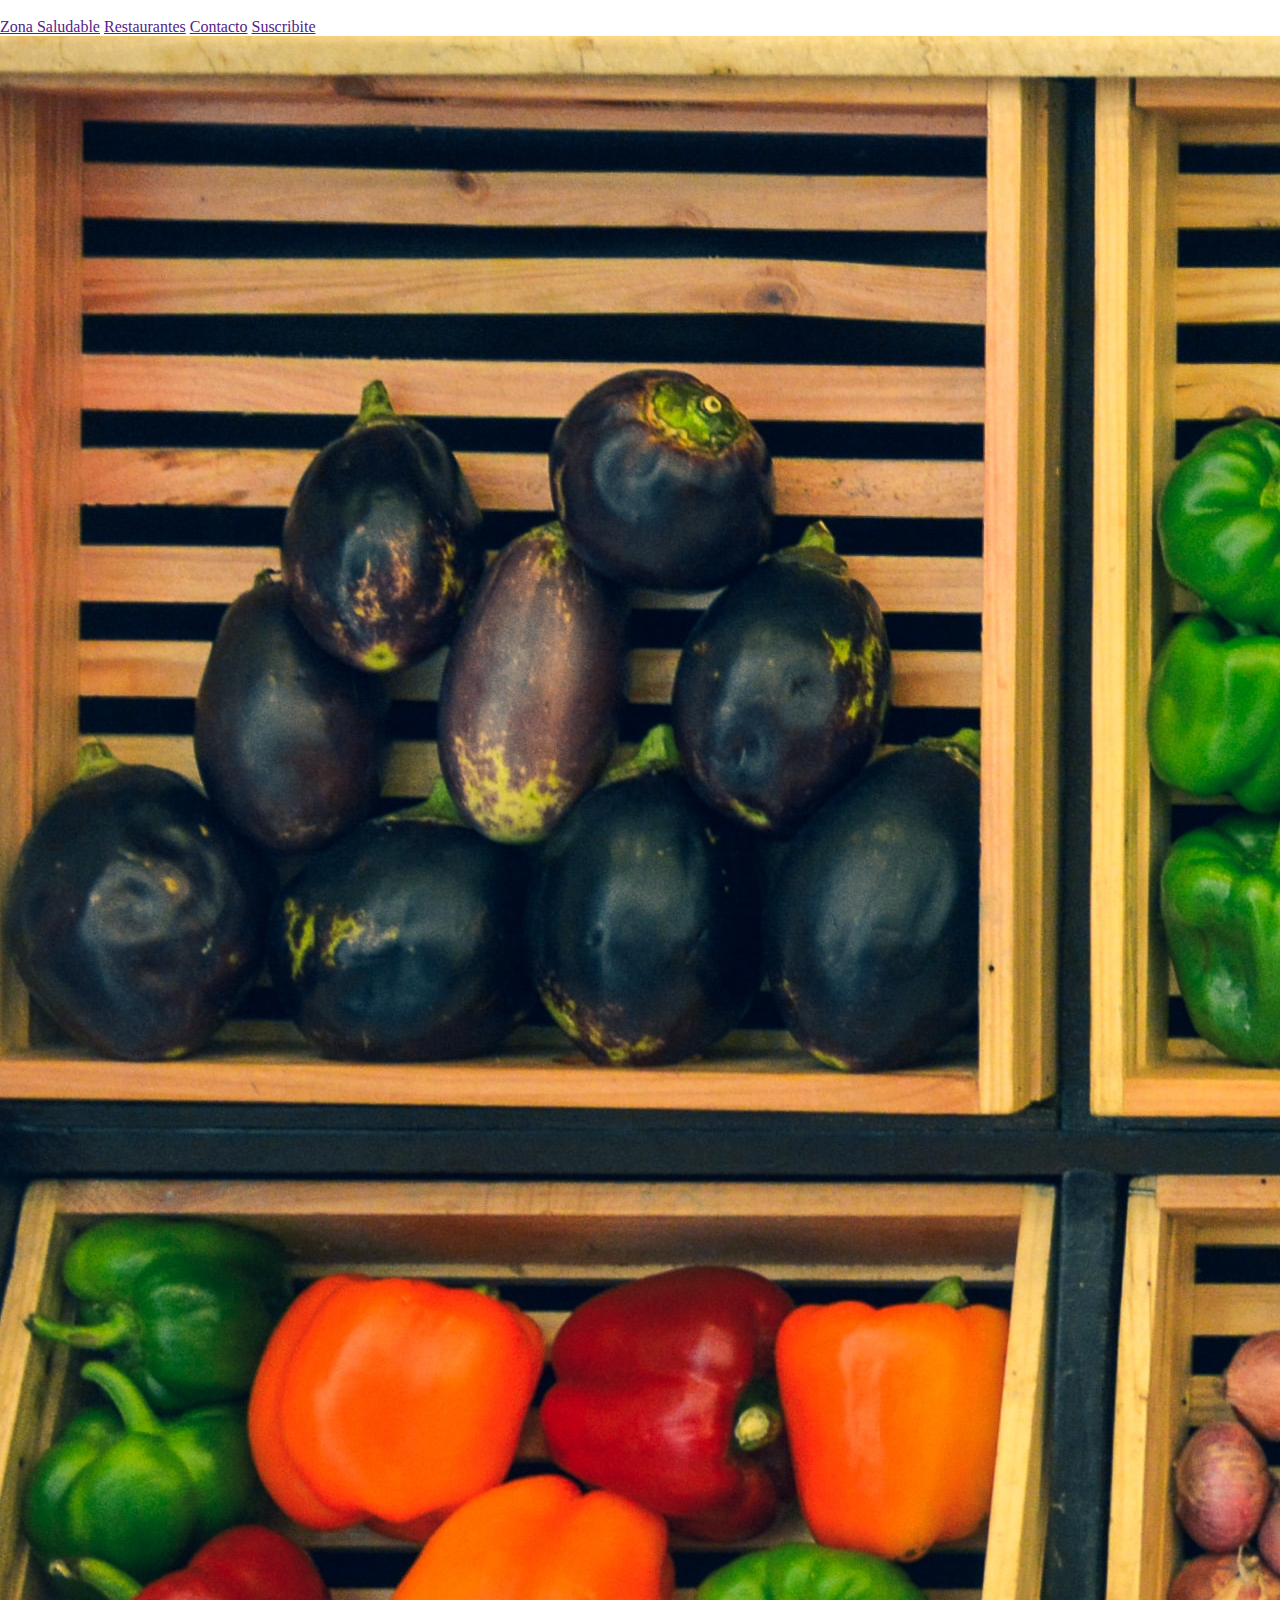
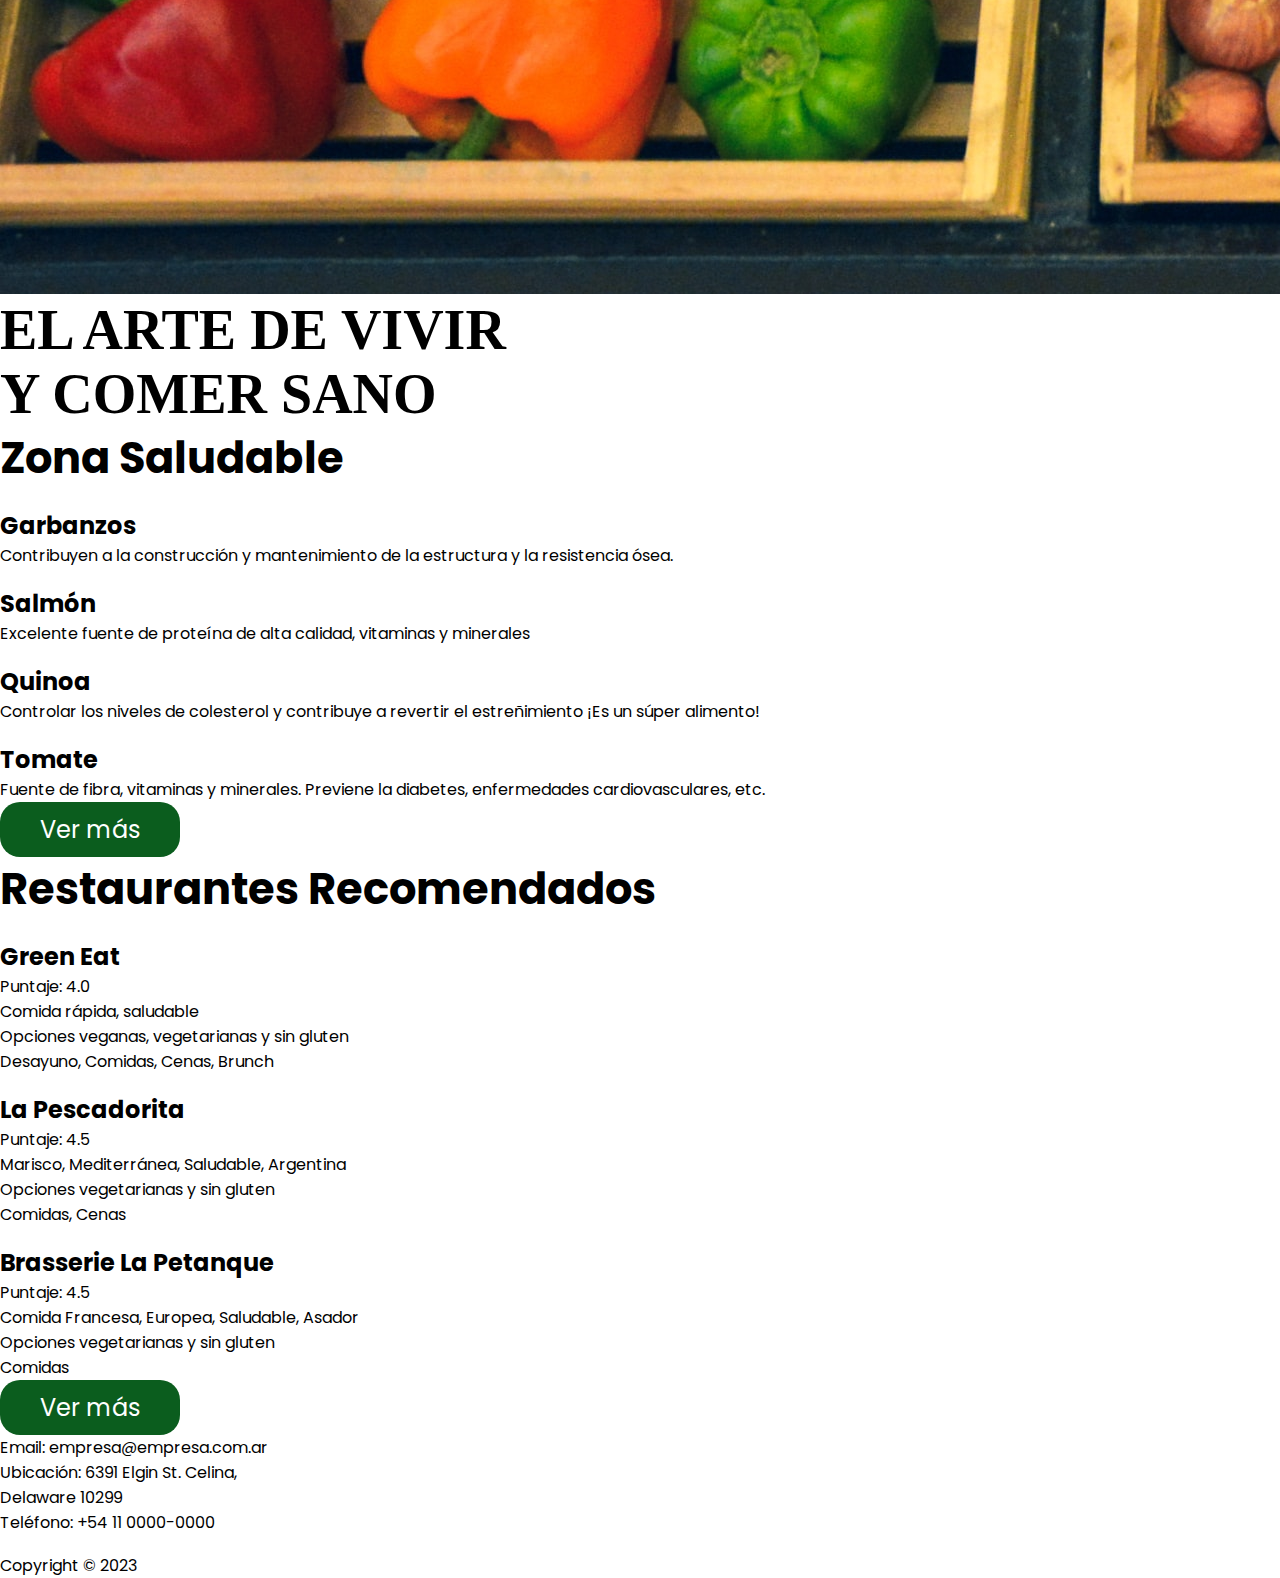
==== Proyecto CAC/index.html @ 31166188 "Add files via upload" ====
<!DOCTYPE html>
<html lang="en">
  <head>
    <meta charset="UTF-8" />
    <meta http-equiv="X-UA-Compatible" content="IE=edge" />
    <meta name="viewport" content="width=device-width, initial-scale=1.0" />
    <title>Document</title>

    <link rel="stylesheet" href="css/estilo.css" />
    <link rel="preconnect" href="https://fonts.googleapis.com" />
    <link rel="preconnect" href="https://fonts.gstatic.com" crossorigin />
    <link
      href="https://fonts.googleapis.com/css2?family=Poppins&display=swap"
      rel="stylesheet"
    />
    <script
      src="https://kit.fontawesome.com/c245a57108.js"
      crossorigin="anonymous"
    ></script>
  </head>
  <body>
    <header>
      <div class="container">
        <div class="logo">
          <img src="" alt="" />
        </div>

        <div class="buscador"></div>

        <nav>
          <a href="" class="nav-link">Zona Saludable</a>
          <a href="" class="nav-link">Restaurantes</a>
          <a href="" class="nav-link">Contacto</a>
          <a href="" class="nav-link">Suscribite</a>
        </nav>
      </div>
    </header>

    <main>
      <section id="banner">
        <img src="img/comidas/verduras-fondo.jpg" alt="" />
        <h1>
          EL ARTE DE VIVIR <br />
          Y COMER SANO
        </h1>
      </section>

      <section id="zona-saludable">
        <div class="container">
          <h2>Zona Saludable</h2>
          <div class="alimentos">
            <img src="" alt="" />
            <h3>Garbanzos</h3>
            <p>
              Contribuyen a la construcción y mantenimiento de la estructura y
              la resistencia ósea.
            </p>
          </div>
          <div class="alimentos">
            <img src="" alt="" />
            <h3>Salmón</h3>
            <p>
              Excelente fuente de proteína de alta calidad, vitaminas y
              minerales
            </p>
          </div>
          <div class="alimentos">
            <img src="" alt="" />
            <h3>Quinoa</h3>
            <p>
              Controlar los niveles de colesterol y contribuye a revertir el
              estreñimiento ¡Es un súper alimento!
            </p>
          </div>
          <div class="alimentos">
            <img src="" alt="" />
            <h3>Tomate</h3>
            <p>
              Fuente de fibra, vitaminas y minerales. Previene la diabetes,
              enfermedades cardiovasculares, etc.
            </p>
          </div>
          <form action="">
            <button class="boton-verde">Ver más</button>
          </form>
        </div>
      </section>

      <section id="restaurantes-recomendados">
        <div class="container">
          <h2>Restaurantes Recomendados</h2>
          <div class="restaurantes">
            <img src="" alt="" />
            <h3>Green Eat</h3>
            <!-- estrellas -->
            <p>Puntaje: 4.0</p>
            <div class="caracteristicas">
              <p>
                Comida rápida, saludable
                <br />
                Opciones veganas, vegetarianas y sin gluten
                <br />
                Desayuno, Comidas, Cenas, Brunch
              </p>
            </div>
          </div>
          <div class="restaurantes">
            <img src="" alt="" />
            <h3>La Pescadorita</h3>
            <!-- estrellas -->
            <p>Puntaje: 4.5</p>
            <div class="caracteristicas">
              <p>
                Marisco, Mediterránea, Saludable, Argentina
                <br />
                Opciones vegetarianas y sin gluten
                <br />
                Comidas, Cenas
              </p>
            </div>
          </div>
          <div class="restaurantes">
            <img src="" alt="" />
            <h3>Brasserie La Petanque</h3>
            <!-- estrellas -->
            <p>Puntaje: 4.5</p>
            <div class="caracteristicas">
              <p>
                Comida Francesa, Europea, Saludable, Asador
                <br />
                Opciones vegetarianas y sin gluten
                <br />
                Comidas
              </p>
            </div>
          </div>
          <form action="">
            <button class="boton-blanco">Ver más</button>
          </form>
        </div>
      </section>
    </main>

    <footer>
      <div class="container">
        <div class="linea"></div>
        <div class="logos">
          <i class="fa-brands fa-linkedin" style="color: black"></i>
          <i class="fa-brands fa-instagram" style="color: #000000"></i>
          <i class="fa-brands fa-whatsapp" style="color: #000000"></i>
          <i class="fa-brands fa-facebook" style="color: #000000"></i>
        </div>
        <div class="linea"></div>
        <div class="datos-empresa">
          <p>Email: empresa@empresa.com.ar</p>
          <p>
            Ubicación: 6391 Elgin St. Celina,<br />
            Delaware 10299
          </p>
          <p>Teléfono: +54 11 0000-0000</p>
        </div>
        <div class="logo-copyright">
          <img src="" alt="" />
          <p>Copyright &copy; 2023</p>
        </div>
      </div>
    </footer>
  </body>
</html>
---- Proyecto CAC/css/estilo.css ----
*{
    margin: 0;
    padding: 0;
}

h1{
    font-family: 'Times New Roman', Times, serif;
    font-size: 3.5em;
}
h2{
    font-family: 'Poppins', sans-serif;
    font-size: 2.7em;
}
h3{
    font-family: 'Poppins', sans-serif;
    font-size: 1.5em;
}
p{
    font-family: 'Poppins', sans-serif;
    font-size: 1em;
}
button{
    font-family: 'Poppins', sans-serif;
    font-size: 1.5em;

    color: white;
    background-color: #0b5d1e;
    padding: 10px 40px;
    border-radius: 20px;

    border: none;
}
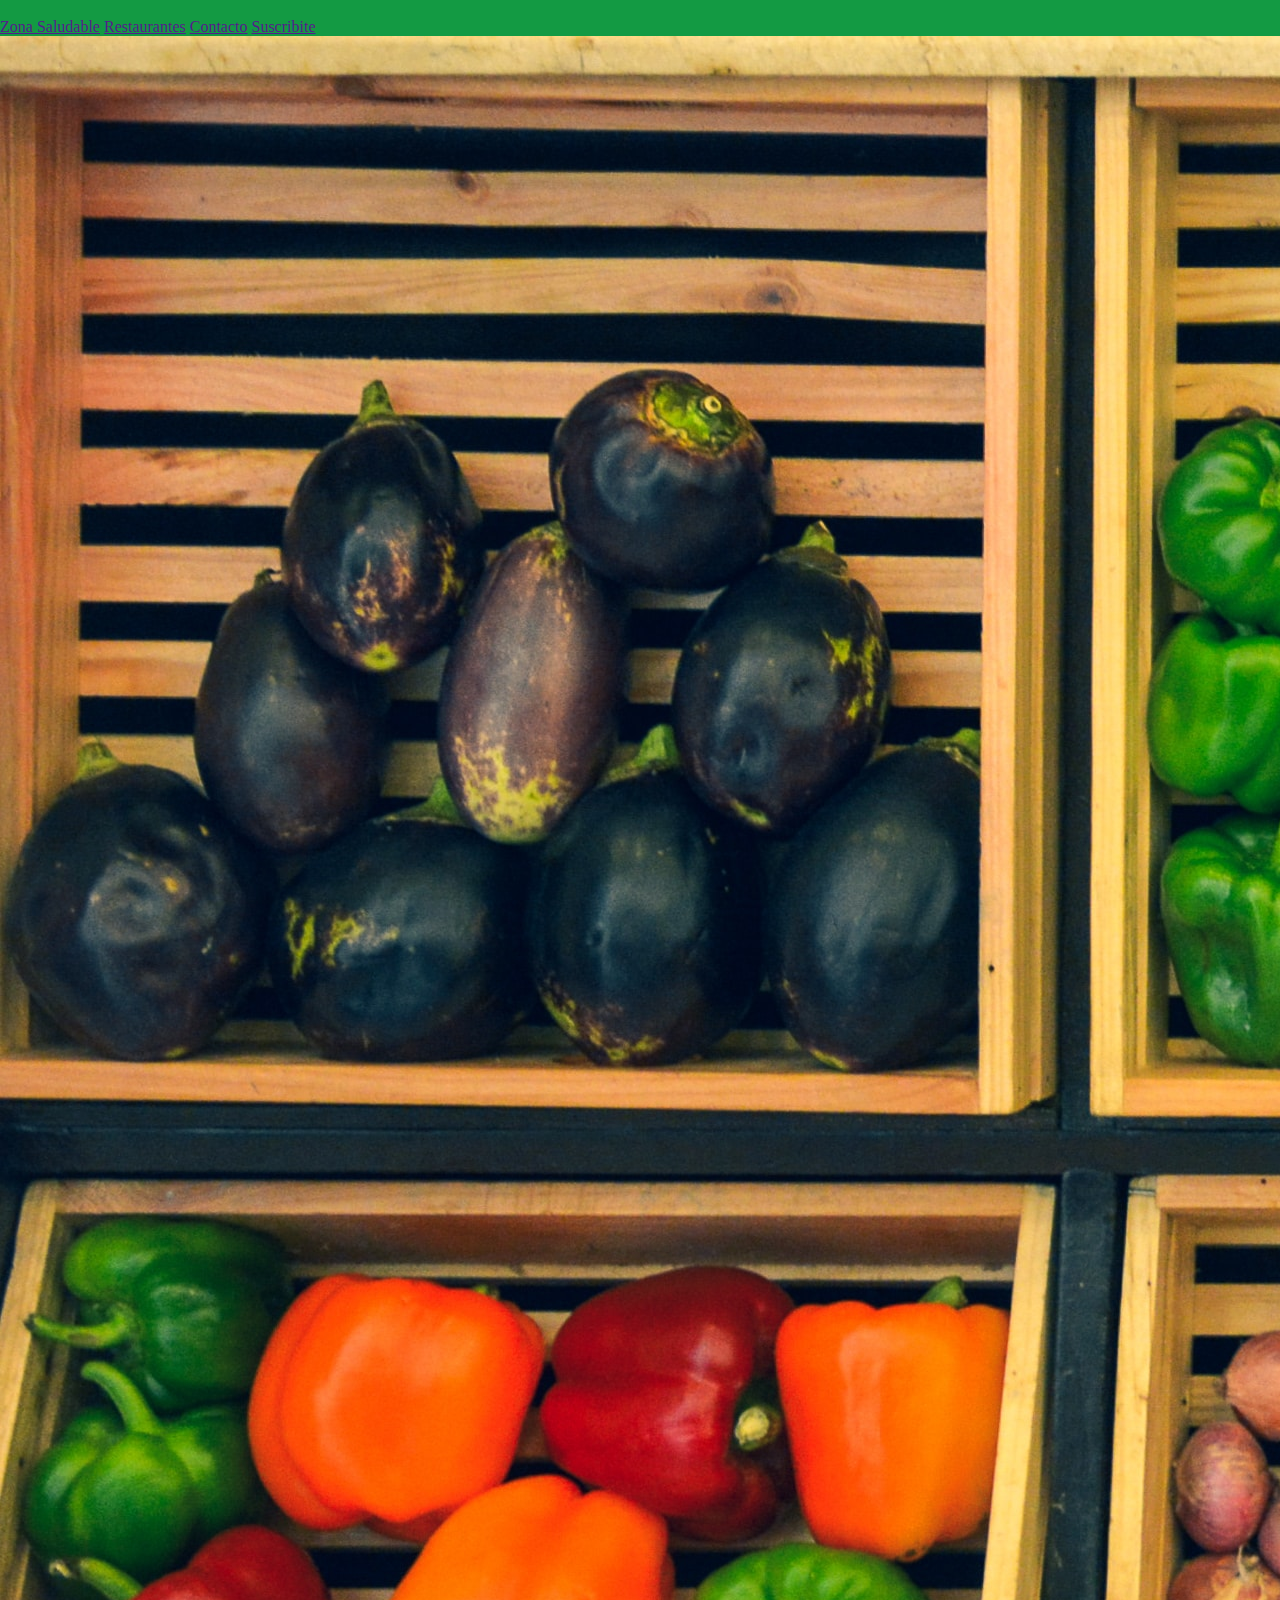
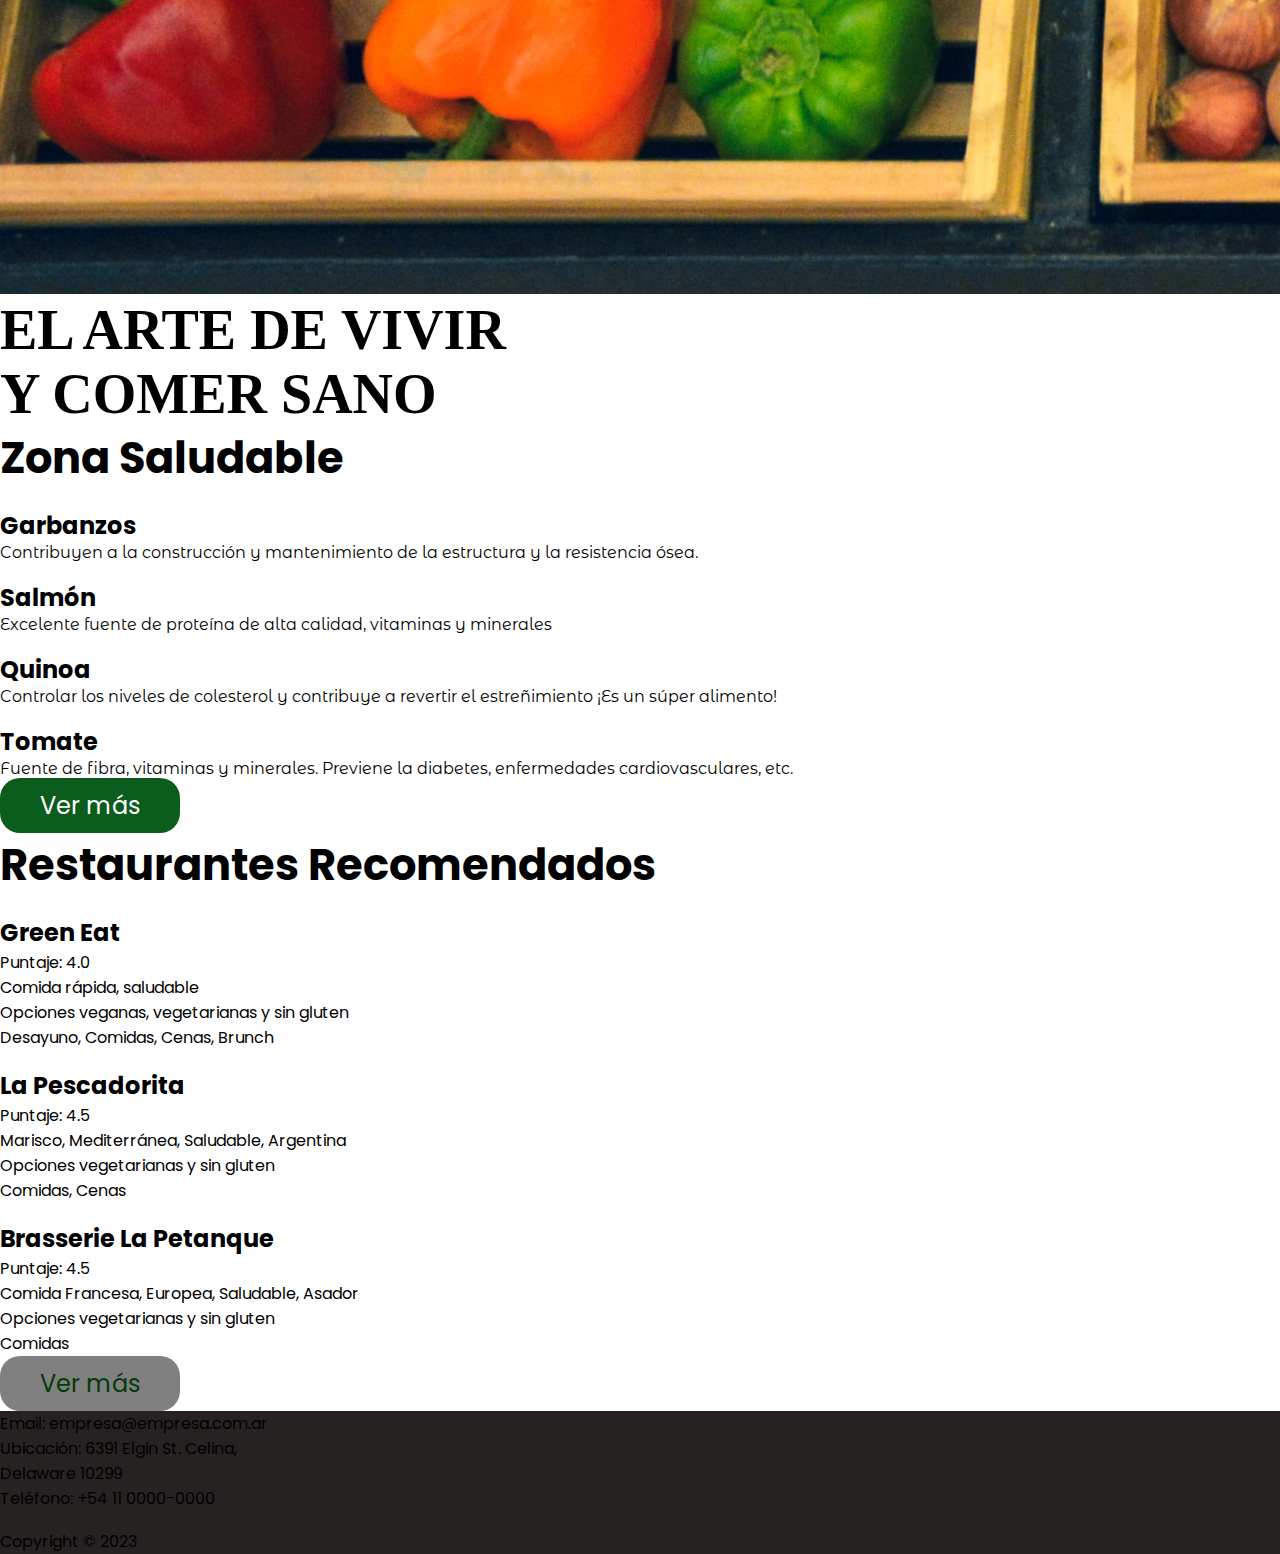
==== commit cb4df7a8: "Add files via upload" ====
--- a/Proyecto CAC/index.html
+++ b/Proyecto CAC/index.html
@@ -9,10 +9,7 @@
     <link rel="stylesheet" href="css/estilo.css" />
     <link rel="preconnect" href="https://fonts.googleapis.com" />
     <link rel="preconnect" href="https://fonts.gstatic.com" crossorigin />
-    <link
-      href="https://fonts.googleapis.com/css2?family=Poppins&display=swap"
-      rel="stylesheet"
-    />
+    <link href="https://fonts.googleapis.com/css2?family=Montserrat+Alternates&family=Poppins&display=swap" rel="stylesheet">
     <script
       src="https://kit.fontawesome.com/c245a57108.js"
       crossorigin="anonymous"
@@ -144,11 +141,11 @@
     <footer>
       <div class="container">
         <div class="linea"></div>
-        <div class="logos">
-          <i class="fa-brands fa-linkedin" style="color: black"></i>
-          <i class="fa-brands fa-instagram" style="color: #000000"></i>
-          <i class="fa-brands fa-whatsapp" style="color: #000000"></i>
-          <i class="fa-brands fa-facebook" style="color: #000000"></i>
+        <div class="iconos">
+          <i class="fa-brands fa-linkedin fa-2xl" style="color: white"></i>
+          <i class="fa-brands fa-instagram fa-2xl" style="color: white"></i>
+          <i class="fa-brands fa-whatsapp fa-2xl" style="color: white"></i>
+          <i class="fa-brands fa-facebook fa-2xl" style="color: white"></i>
         </div>
         <div class="linea"></div>
         <div class="datos-empresa">
--- a/Proyecto CAC/css/estilo.css
+++ b/Proyecto CAC/css/estilo.css
@@ -1,32 +1,132 @@
-*{
-    margin: 0;
-    padding: 0;
+* {
+  margin: 0;
+  padding: 0;
 }
 
-h1{
-    font-family: 'Times New Roman', Times, serif;
-    font-size: 3.5em;
+h1 {
+  font-family: 'Times New Roman', Times, serif;
+  font-size: 3.5em;
 }
-h2{
+h2 {
+  font-family: 'Poppins', sans-serif;
+  font-size: 2.7em;
+}
+h3 {
+  font-family: 'Poppins', sans-serif;
+  font-size: 1.5em;
+}
+p {
+  font-family: 'Poppins', sans-serif;
+  font-size: 1em;
+}
+
+.alimentos p {
+  font-family: 'Montserrat Alternates', sans-serif;
+}
+
+.boton-verde {
+  font-family: 'Poppins', sans-serif;
+  font-size: 1.5em;
+
+  color: white;
+  background-color: #0b5d1e;
+  padding: 10px 40px;
+  border-radius: 20px;
+
+  border: none;
+}
+.boton-verde:hover {
+  background-color: #042e05;
+}
+
+.boton-blanco {
+  font-family: 'Poppins', sans-serif;
+  font-size: 1.5em;
+
+  color: #053b06;
+  background-color: gray;
+  padding: 10px 40px;
+  border-radius: 20px;
+
+  border: none;
+}
+.boton-blanco:hover {
+  background-color: rgb(226, 221, 221);
+}
+header {
+  background-color: #139a43;
+}
+
+footer {
+  background-color: rgb(39, 34, 34);
+}
+
+@media screen and (max-width: 480px) {
+  /* Página Zona Saludable */
+  #zona-saludable .container {
+    background-color: white;
+    padding-top: 10%;
+    padding-bottom: 10%;
+  }
+  #zona-saludable .container div {
+    background-color: #0b5d1e;
+    color: white;
+    margin: 10% 5%;
+    display: flex;
+    flex-direction: column;
+    justify-content: center;
+    padding-bottom: 5%;
+  }
+  #zona-saludable h2 {
+    color: #0b5d1e;
+  }
+  #zona-saludable p {
+    position: static;
+    text-align: center;
+  }
+  #zona-saludable img {
+    height: 250px;
+  }
+
+  header .logo {
+    display: flex;
+    align-items: center;
+    padding-top: 25px;
+    padding-bottom: 25px;
+  }
+  header nav {
+    display: flex;
+    flex-direction: column;
+    text-align: center;
+    padding-bottom: 15px;
+  }
+  header a {
     font-family: 'Poppins', sans-serif;
-    font-size: 2.7em;
+    padding: 5px 12px;
+    text-decoration: none;
+    font-weight: bold;
+    color: black;
+  }
+
+  main {
+    text-align: center;
+  }
+
+  footer {
+    color: white;
+    display: flex;
+    justify-content: center;
+    align-items: center;
+    padding-top: 40px;
+  }
+  footer .iconos {
+    margin-bottom: 40px;
+    display: flex;
+    justify-content: space-between;
+    flex-direction: row;
+  }
+  footer p {
+    text-align: center;
+    padding-bottom: 20px;
+  }
 }
-h3{
-    font-family: 'Poppins', sans-serif;
-    font-size: 1.5em;
-}
-p{
-    font-family: 'Poppins', sans-serif;
-    font-size: 1em;
-}
-button{
-    font-family: 'Poppins', sans-serif;
-    font-size: 1.5em;
-
-    color: white;
-    background-color: #0b5d1e;
-    padding: 10px 40px;
-    border-radius: 20px;
-
-    border: none;
-}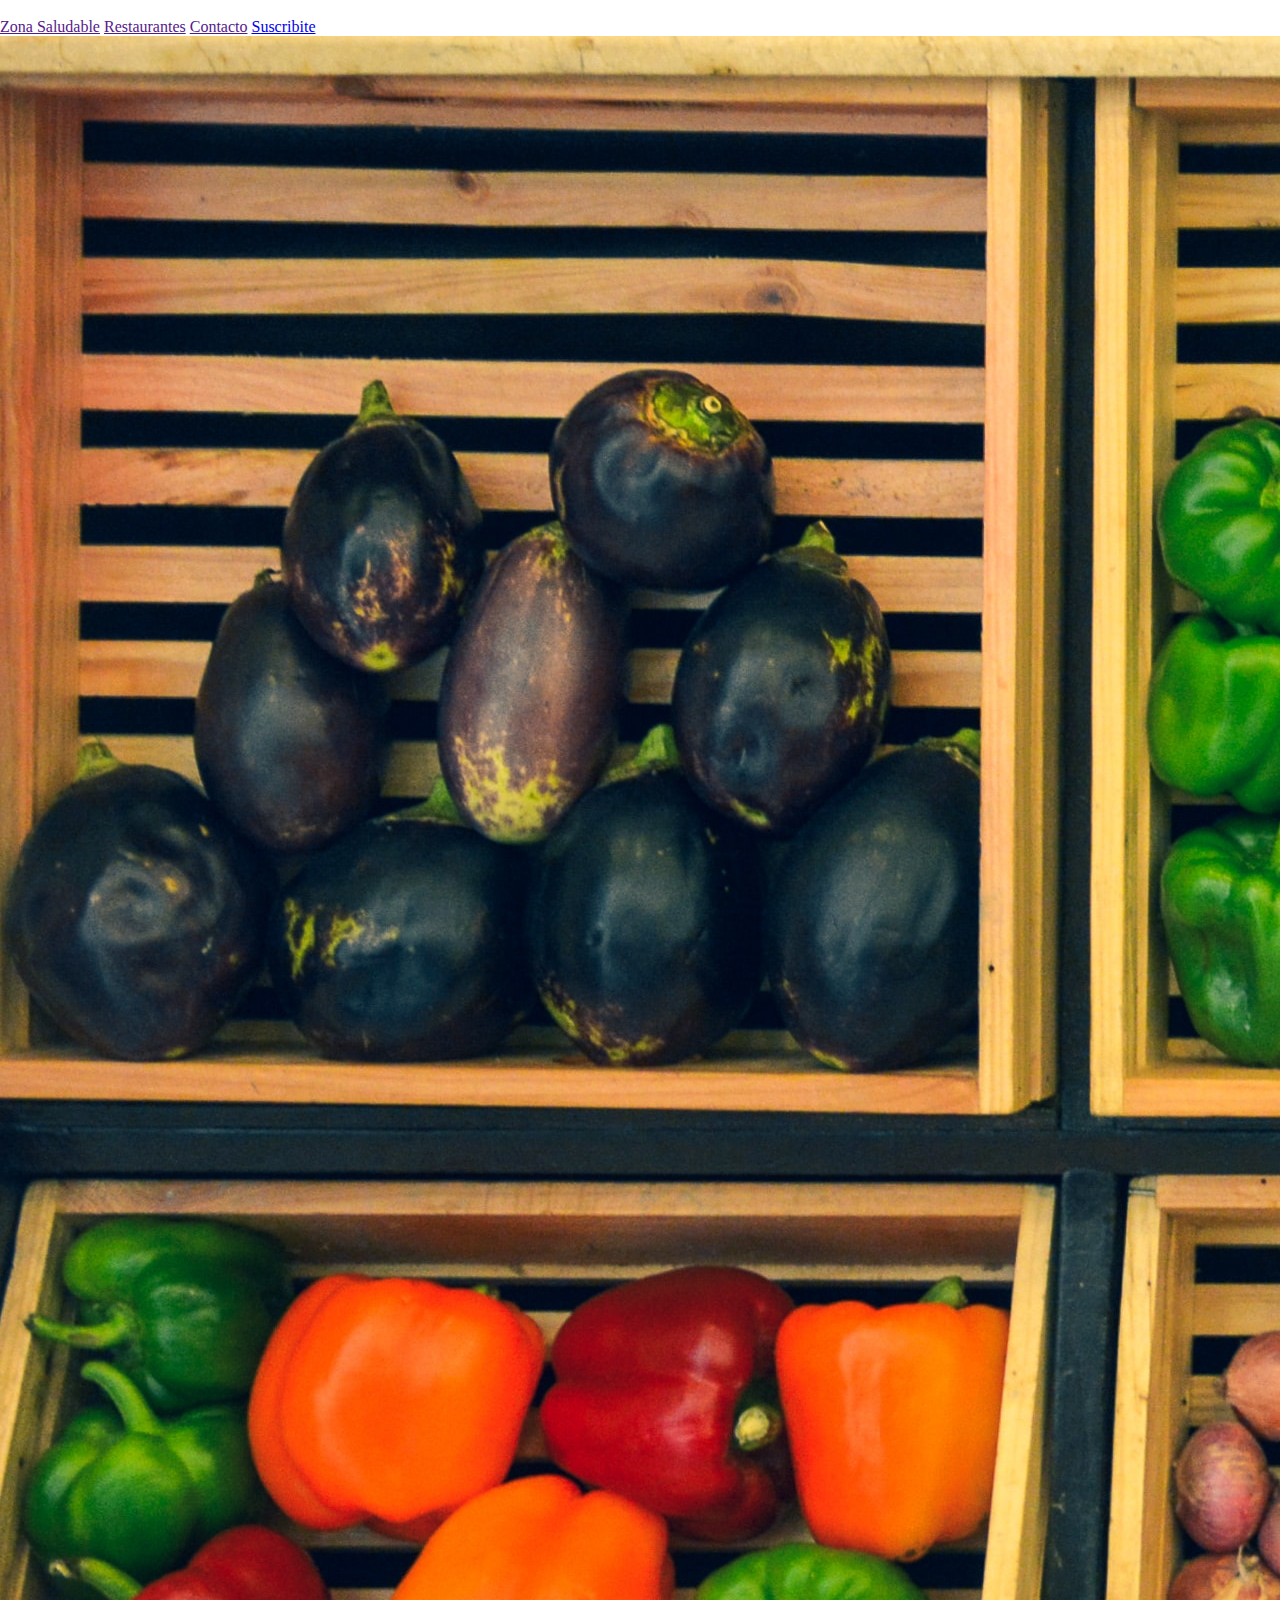
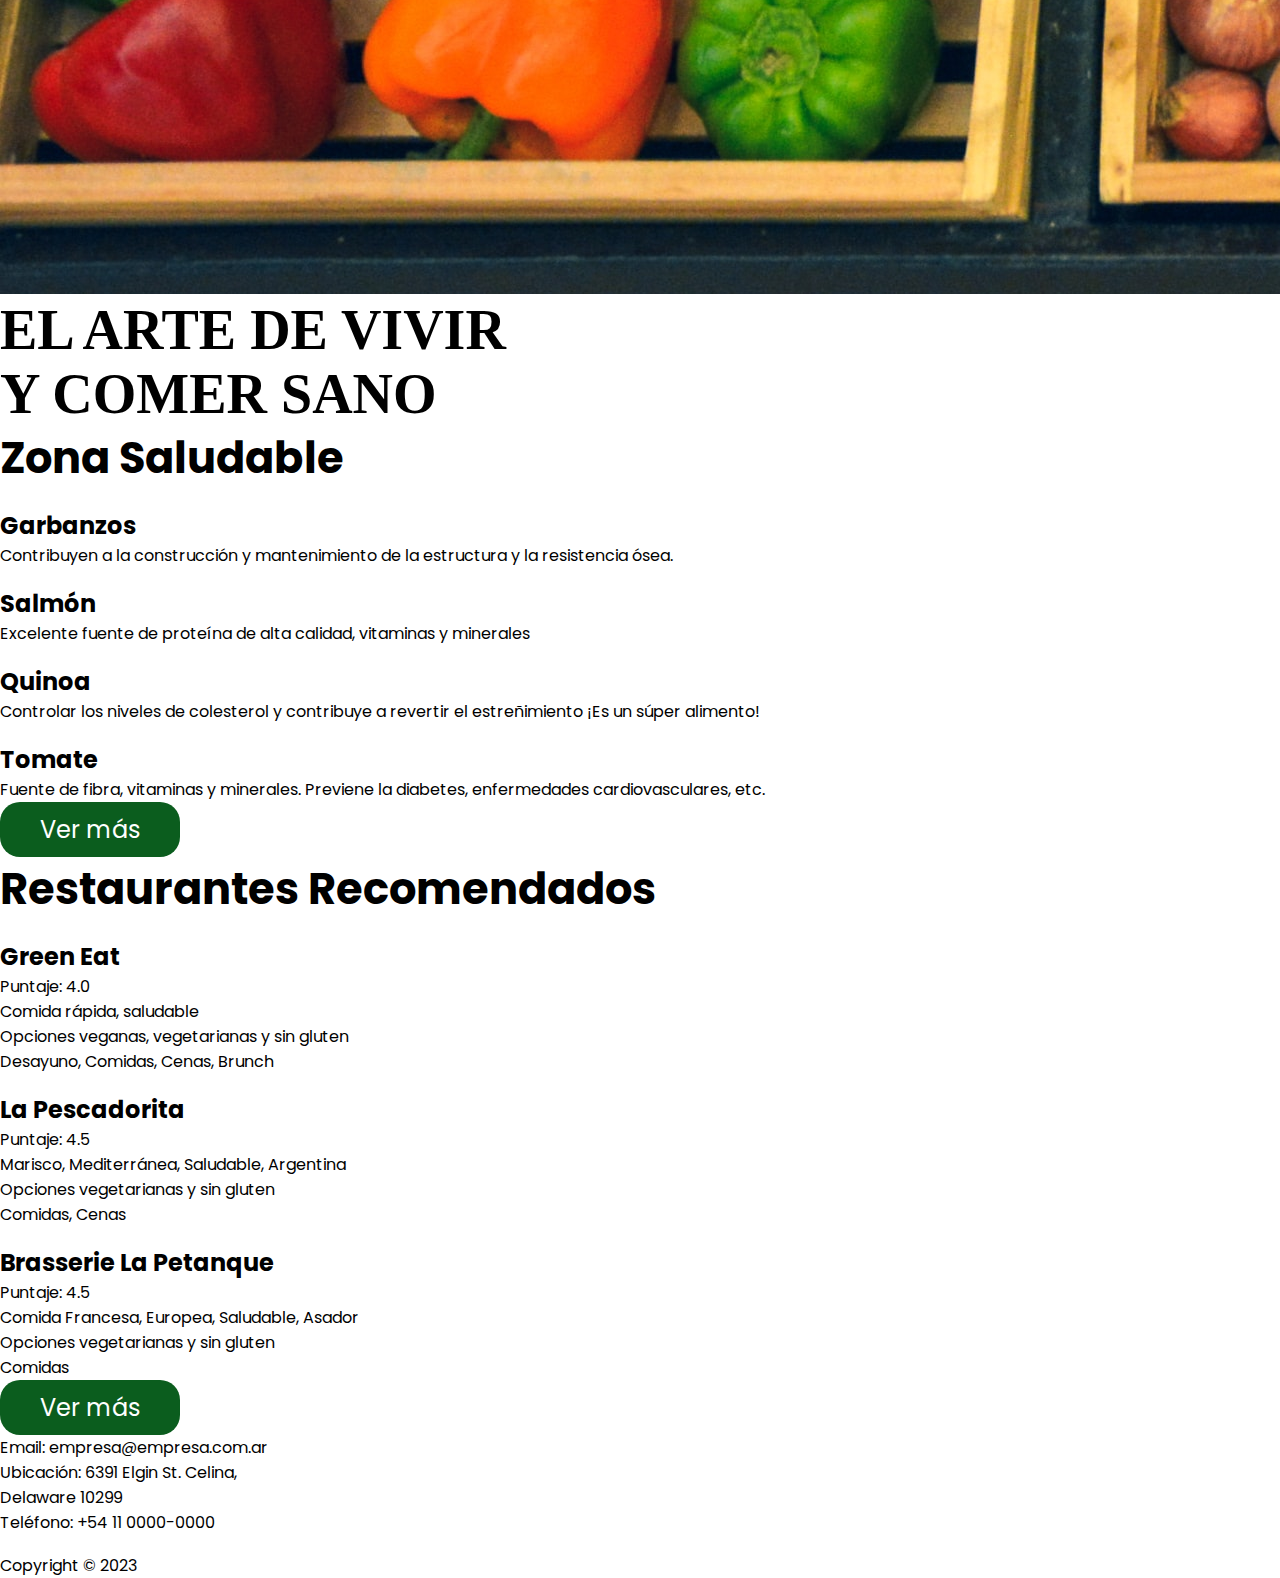
==== commit 24b89e8a: "prueba form" ====
--- a/Proyecto CAC/index.html
+++ b/Proyecto CAC/index.html
@@ -9,7 +9,10 @@
     <link rel="stylesheet" href="css/estilo.css" />
     <link rel="preconnect" href="https://fonts.googleapis.com" />
     <link rel="preconnect" href="https://fonts.gstatic.com" crossorigin />
-    <link href="https://fonts.googleapis.com/css2?family=Montserrat+Alternates&family=Poppins&display=swap" rel="stylesheet">
+    <link
+      href="https://fonts.googleapis.com/css2?family=Poppins&display=swap"
+      rel="stylesheet"
+    />
     <script
       src="https://kit.fontawesome.com/c245a57108.js"
       crossorigin="anonymous"
@@ -28,7 +31,7 @@
           <a href="" class="nav-link">Zona Saludable</a>
           <a href="" class="nav-link">Restaurantes</a>
           <a href="" class="nav-link">Contacto</a>
-          <a href="" class="nav-link">Suscribite</a>
+          <a href="subscribite.html" class="nav-link">Suscribite</a>
         </nav>
       </div>
     </header>
@@ -141,11 +144,11 @@
     <footer>
       <div class="container">
         <div class="linea"></div>
-        <div class="iconos">
-          <i class="fa-brands fa-linkedin fa-2xl" style="color: white"></i>
-          <i class="fa-brands fa-instagram fa-2xl" style="color: white"></i>
-          <i class="fa-brands fa-whatsapp fa-2xl" style="color: white"></i>
-          <i class="fa-brands fa-facebook fa-2xl" style="color: white"></i>
+        <div class="logos">
+          <i class="fa-brands fa-linkedin" style="color: black"></i>
+          <i class="fa-brands fa-instagram" style="color: #000000"></i>
+          <i class="fa-brands fa-whatsapp" style="color: #000000"></i>
+          <i class="fa-brands fa-facebook" style="color: #000000"></i>
         </div>
         <div class="linea"></div>
         <div class="datos-empresa">
--- a/Proyecto CAC/css/estilo.css
+++ b/Proyecto CAC/css/estilo.css
@@ -1,132 +1,50 @@
-* {
-  margin: 0;
-  padding: 0;
+*{
+    margin: 0;
+    padding: 0;
 }
 
-h1 {
-  font-family: 'Times New Roman', Times, serif;
-  font-size: 3.5em;
-}
-h2 {
-  font-family: 'Poppins', sans-serif;
-  font-size: 2.7em;
-}
-h3 {
-  font-family: 'Poppins', sans-serif;
-  font-size: 1.5em;
-}
-p {
-  font-family: 'Poppins', sans-serif;
-  font-size: 1em;
+.form-container {
+    display: flex;
+    background: grey;
+    justify-content: center;
+    padding: 1em;
 }
 
-.alimentos p {
-  font-family: 'Montserrat Alternates', sans-serif;
+.form {
+    padding: 10px;
+    border: 2px solid red ;
+    border-radius: 25px;
+    width: 500px;
+    background: gold;
+    text-align: center;
 }
 
-.boton-verde {
-  font-family: 'Poppins', sans-serif;
-  font-size: 1.5em;
-
-  color: white;
-  background-color: #0b5d1e;
-  padding: 10px 40px;
-  border-radius: 20px;
-
-  border: none;
+h1{
+    font-family: 'Times New Roman', Times, serif;
+    font-size: 3.5em;
 }
-.boton-verde:hover {
-  background-color: #042e05;
+h2{
+    font-family: 'Poppins', sans-serif;
+    font-size: 2.7em;
 }
 
-.boton-blanco {
-  font-family: 'Poppins', sans-serif;
-  font-size: 1.5em;
-
-  color: #053b06;
-  background-color: gray;
-  padding: 10px 40px;
-  border-radius: 20px;
-
-  border: none;
-}
-.boton-blanco:hover {
-  background-color: rgb(226, 221, 221);
-}
-header {
-  background-color: #139a43;
+h3{
+    font-family: 'Poppins', sans-serif;
+    font-size: 1.5em;
 }
 
-footer {
-  background-color: rgb(39, 34, 34);
+p{
+    font-family: 'Poppins', sans-serif;
+    font-size: 1em;
 }
+button{
+    font-family: 'Poppins', sans-serif;
+    font-size: 1.5em;
 
-@media screen and (max-width: 480px) {
-  /* Página Zona Saludable */
-  #zona-saludable .container {
-    background-color: white;
-    padding-top: 10%;
-    padding-bottom: 10%;
-  }
-  #zona-saludable .container div {
+    color: white;
     background-color: #0b5d1e;
-    color: white;
-    margin: 10% 5%;
-    display: flex;
-    flex-direction: column;
-    justify-content: center;
-    padding-bottom: 5%;
-  }
-  #zona-saludable h2 {
-    color: #0b5d1e;
-  }
-  #zona-saludable p {
-    position: static;
-    text-align: center;
-  }
-  #zona-saludable img {
-    height: 250px;
-  }
+    padding: 10px 40px;
+    border-radius: 20px;
 
-  header .logo {
-    display: flex;
-    align-items: center;
-    padding-top: 25px;
-    padding-bottom: 25px;
-  }
-  header nav {
-    display: flex;
-    flex-direction: column;
-    text-align: center;
-    padding-bottom: 15px;
-  }
-  header a {
-    font-family: 'Poppins', sans-serif;
-    padding: 5px 12px;
-    text-decoration: none;
-    font-weight: bold;
-    color: black;
-  }
-
-  main {
-    text-align: center;
-  }
-
-  footer {
-    color: white;
-    display: flex;
-    justify-content: center;
-    align-items: center;
-    padding-top: 40px;
-  }
-  footer .iconos {
-    margin-bottom: 40px;
-    display: flex;
-    justify-content: space-between;
-    flex-direction: row;
-  }
-  footer p {
-    text-align: center;
-    padding-bottom: 20px;
-  }
-}
+    border: none;
+}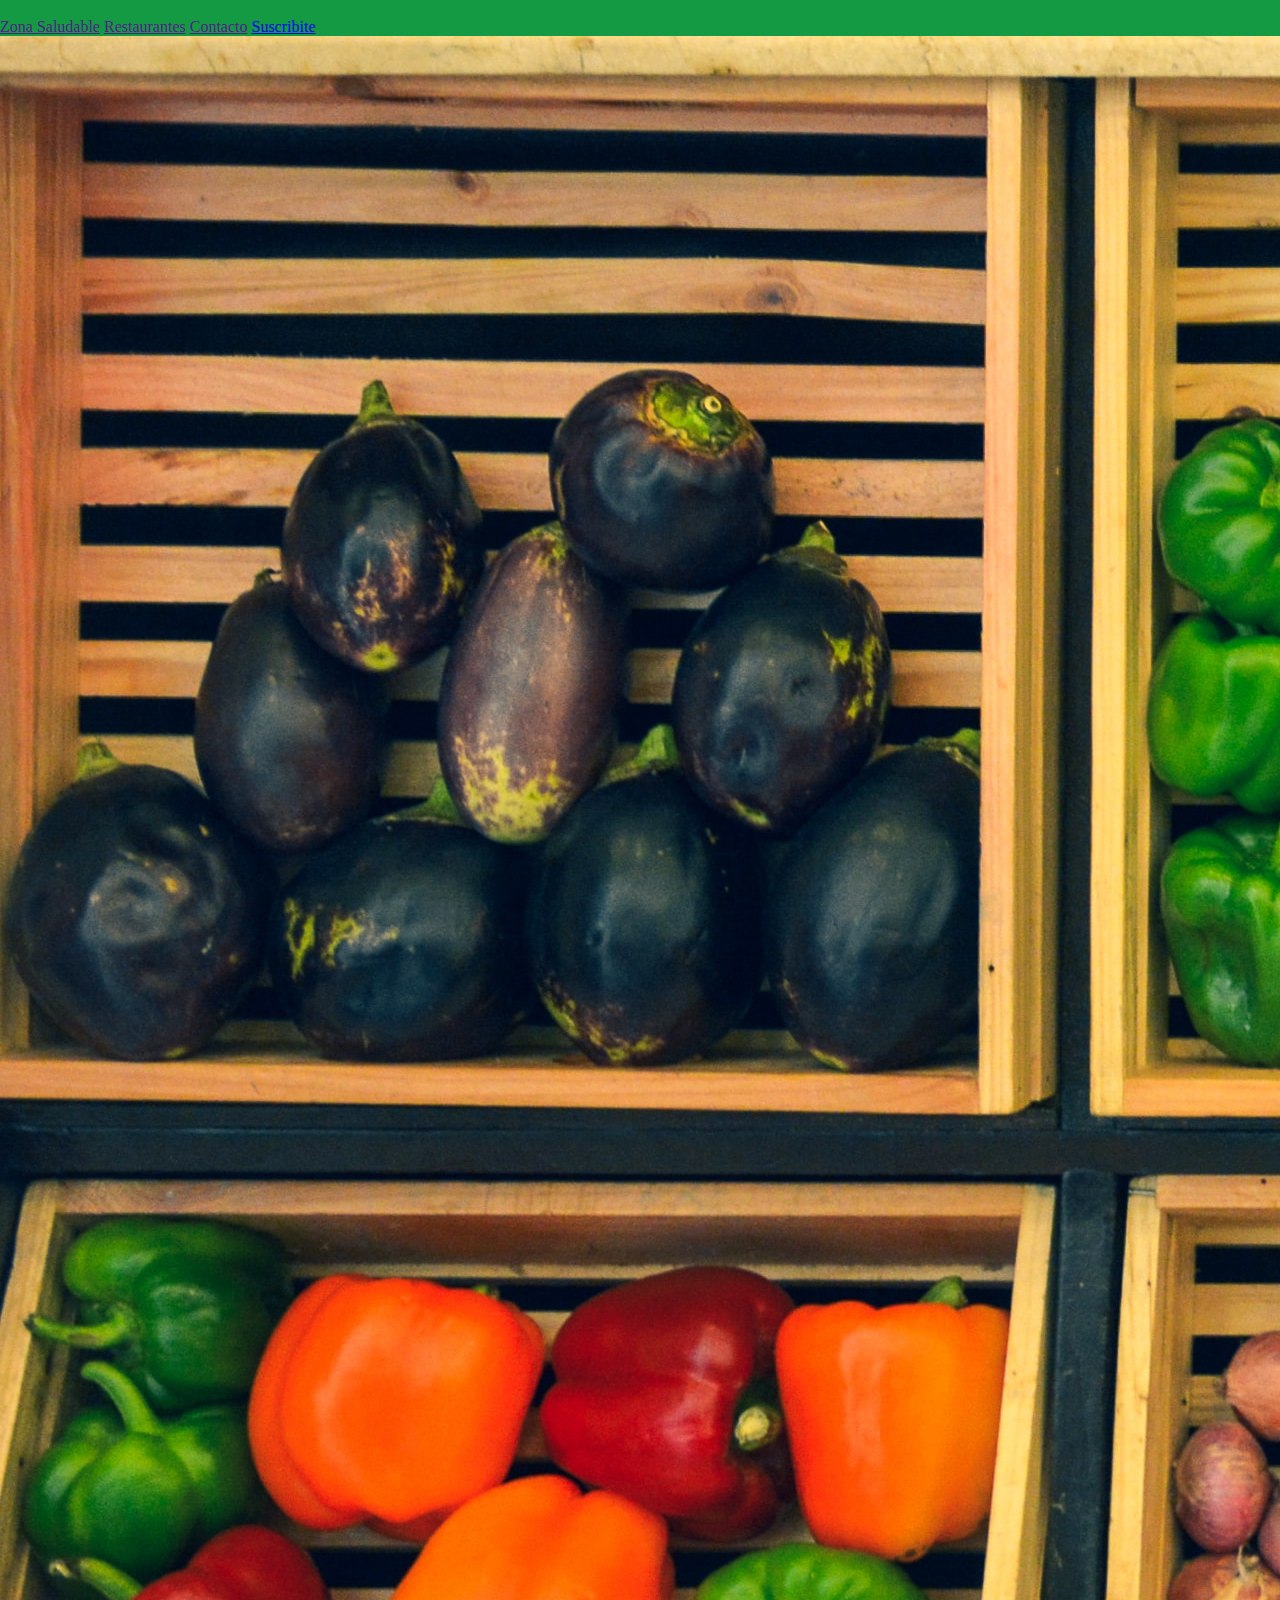
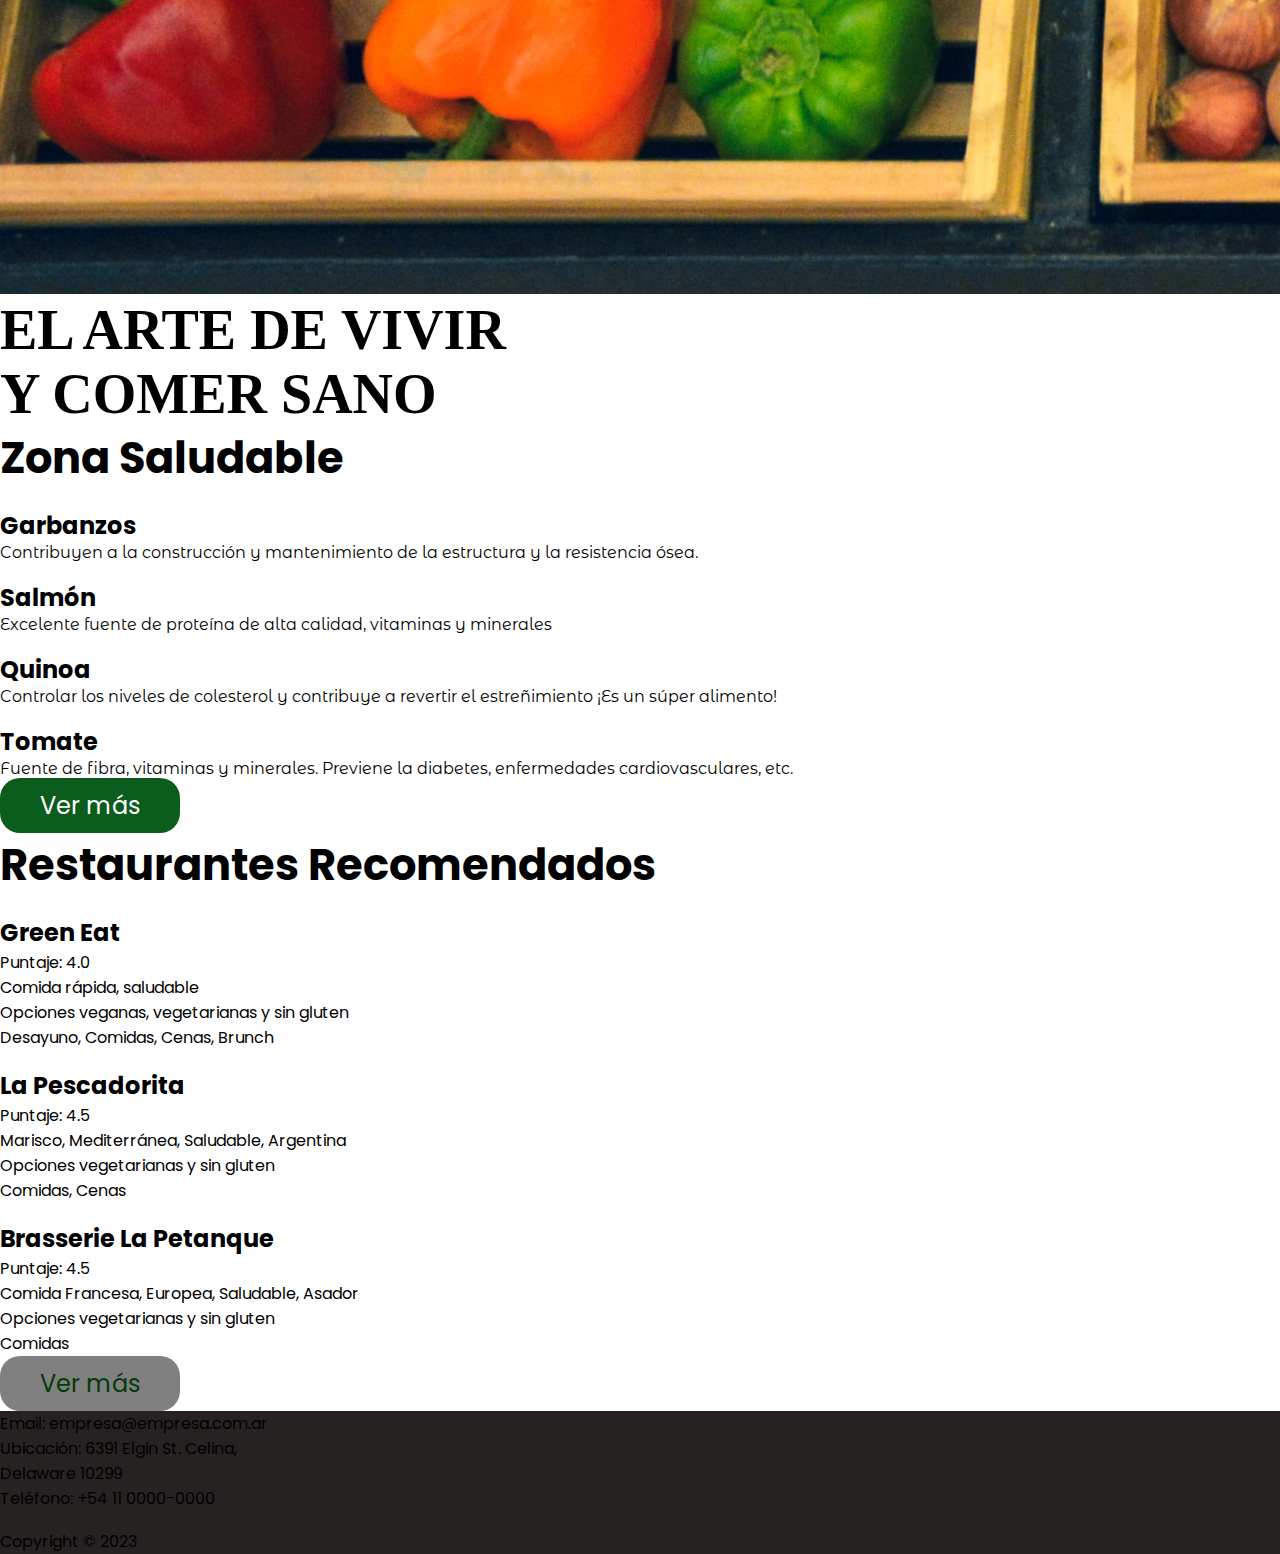
==== commit d13ad831: "Merge https://github.com/VNardoni/CAC-TPO" ====
--- a/Proyecto CAC/index.html
+++ b/Proyecto CAC/index.html
@@ -9,10 +9,7 @@
     <link rel="stylesheet" href="css/estilo.css" />
     <link rel="preconnect" href="https://fonts.googleapis.com" />
     <link rel="preconnect" href="https://fonts.gstatic.com" crossorigin />
-    <link
-      href="https://fonts.googleapis.com/css2?family=Poppins&display=swap"
-      rel="stylesheet"
-    />
+    <link href="https://fonts.googleapis.com/css2?family=Montserrat+Alternates&family=Poppins&display=swap" rel="stylesheet">
     <script
       src="https://kit.fontawesome.com/c245a57108.js"
       crossorigin="anonymous"
@@ -144,11 +141,11 @@
     <footer>
       <div class="container">
         <div class="linea"></div>
-        <div class="logos">
-          <i class="fa-brands fa-linkedin" style="color: black"></i>
-          <i class="fa-brands fa-instagram" style="color: #000000"></i>
-          <i class="fa-brands fa-whatsapp" style="color: #000000"></i>
-          <i class="fa-brands fa-facebook" style="color: #000000"></i>
+        <div class="iconos">
+          <i class="fa-brands fa-linkedin fa-2xl" style="color: white"></i>
+          <i class="fa-brands fa-instagram fa-2xl" style="color: white"></i>
+          <i class="fa-brands fa-whatsapp fa-2xl" style="color: white"></i>
+          <i class="fa-brands fa-facebook fa-2xl" style="color: white"></i>
         </div>
         <div class="linea"></div>
         <div class="datos-empresa">
--- a/Proyecto CAC/css/estilo.css
+++ b/Proyecto CAC/css/estilo.css
@@ -1,6 +1,6 @@
-*{
-    margin: 0;
-    padding: 0;
+* {
+  margin: 0;
+  padding: 0;
 }
 
 .form-container {
@@ -19,32 +19,130 @@
     text-align: center;
 }
 
-h1{
-    font-family: 'Times New Roman', Times, serif;
-    font-size: 3.5em;
+h1 {
+  font-family: 'Times New Roman', Times, serif;
+  font-size: 3.5em;
 }
-h2{
-    font-family: 'Poppins', sans-serif;
-    font-size: 2.7em;
+h2 {
+  font-family: 'Poppins', sans-serif;
+  font-size: 2.7em;
 }
-
 h3{
     font-family: 'Poppins', sans-serif;
     font-size: 1.5em;
 }
-
 p{
     font-family: 'Poppins', sans-serif;
     font-size: 1em;
 }
-button{
+
+.alimentos p {
+  font-family: 'Montserrat Alternates', sans-serif;
+}
+
+.boton-verde {
+  font-family: 'Poppins', sans-serif;
+  font-size: 1.5em;
+
+  color: white;
+  background-color: #0b5d1e;
+  padding: 10px 40px;
+  border-radius: 20px;
+
+  border: none;
+}
+.boton-verde:hover {
+  background-color: #042e05;
+}
+
+.boton-blanco {
+  font-family: 'Poppins', sans-serif;
+  font-size: 1.5em;
+
+  color: #053b06;
+  background-color: gray;
+  padding: 10px 40px;
+  border-radius: 20px;
+
+  border: none;
+}
+.boton-blanco:hover {
+  background-color: rgb(226, 221, 221);
+}
+header {
+  background-color: #139a43;
+}
+
+footer {
+  background-color: rgb(39, 34, 34);
+}
+
+@media screen and (max-width: 480px) {
+  /* Página Zona Saludable */
+  #zona-saludable .container {
+    background-color: white;
+    padding-top: 10%;
+    padding-bottom: 10%;
+  }
+  #zona-saludable .container div {
+    background-color: #0b5d1e;
+    color: white;
+    margin: 10% 5%;
+    display: flex;
+    flex-direction: column;
+    justify-content: center;
+    padding-bottom: 5%;
+  }
+  #zona-saludable h2 {
+    color: #0b5d1e;
+  }
+  #zona-saludable p {
+    position: static;
+    text-align: center;
+  }
+  #zona-saludable img {
+    height: 250px;
+  }
+
+  header .logo {
+    display: flex;
+    align-items: center;
+    padding-top: 25px;
+    padding-bottom: 25px;
+  }
+  header nav {
+    display: flex;
+    flex-direction: column;
+    text-align: center;
+    padding-bottom: 15px;
+  }
+  header a {
     font-family: 'Poppins', sans-serif;
-    font-size: 1.5em;
+    padding: 5px 12px;
+    text-decoration: none;
+    font-weight: bold;
+    color: black;
+  }
 
+  main {
+    text-align: center;
+  }
+
+  footer {
     color: white;
-    background-color: #0b5d1e;
-    padding: 10px 40px;
-    border-radius: 20px;
-
-    border: none;
-}+    display: flex;
+    justify-content: center;
+    align-items: center;
+    padding-top: 40px;
+  }
+  footer .iconos {
+    margin-bottom: 40px;
+    display: flex;
+    justify-content: space-between;
+    flex-direction: row;
+  }
+  footer p {
+    text-align: center;
+    padding-bottom: 20px;
+  }
+}
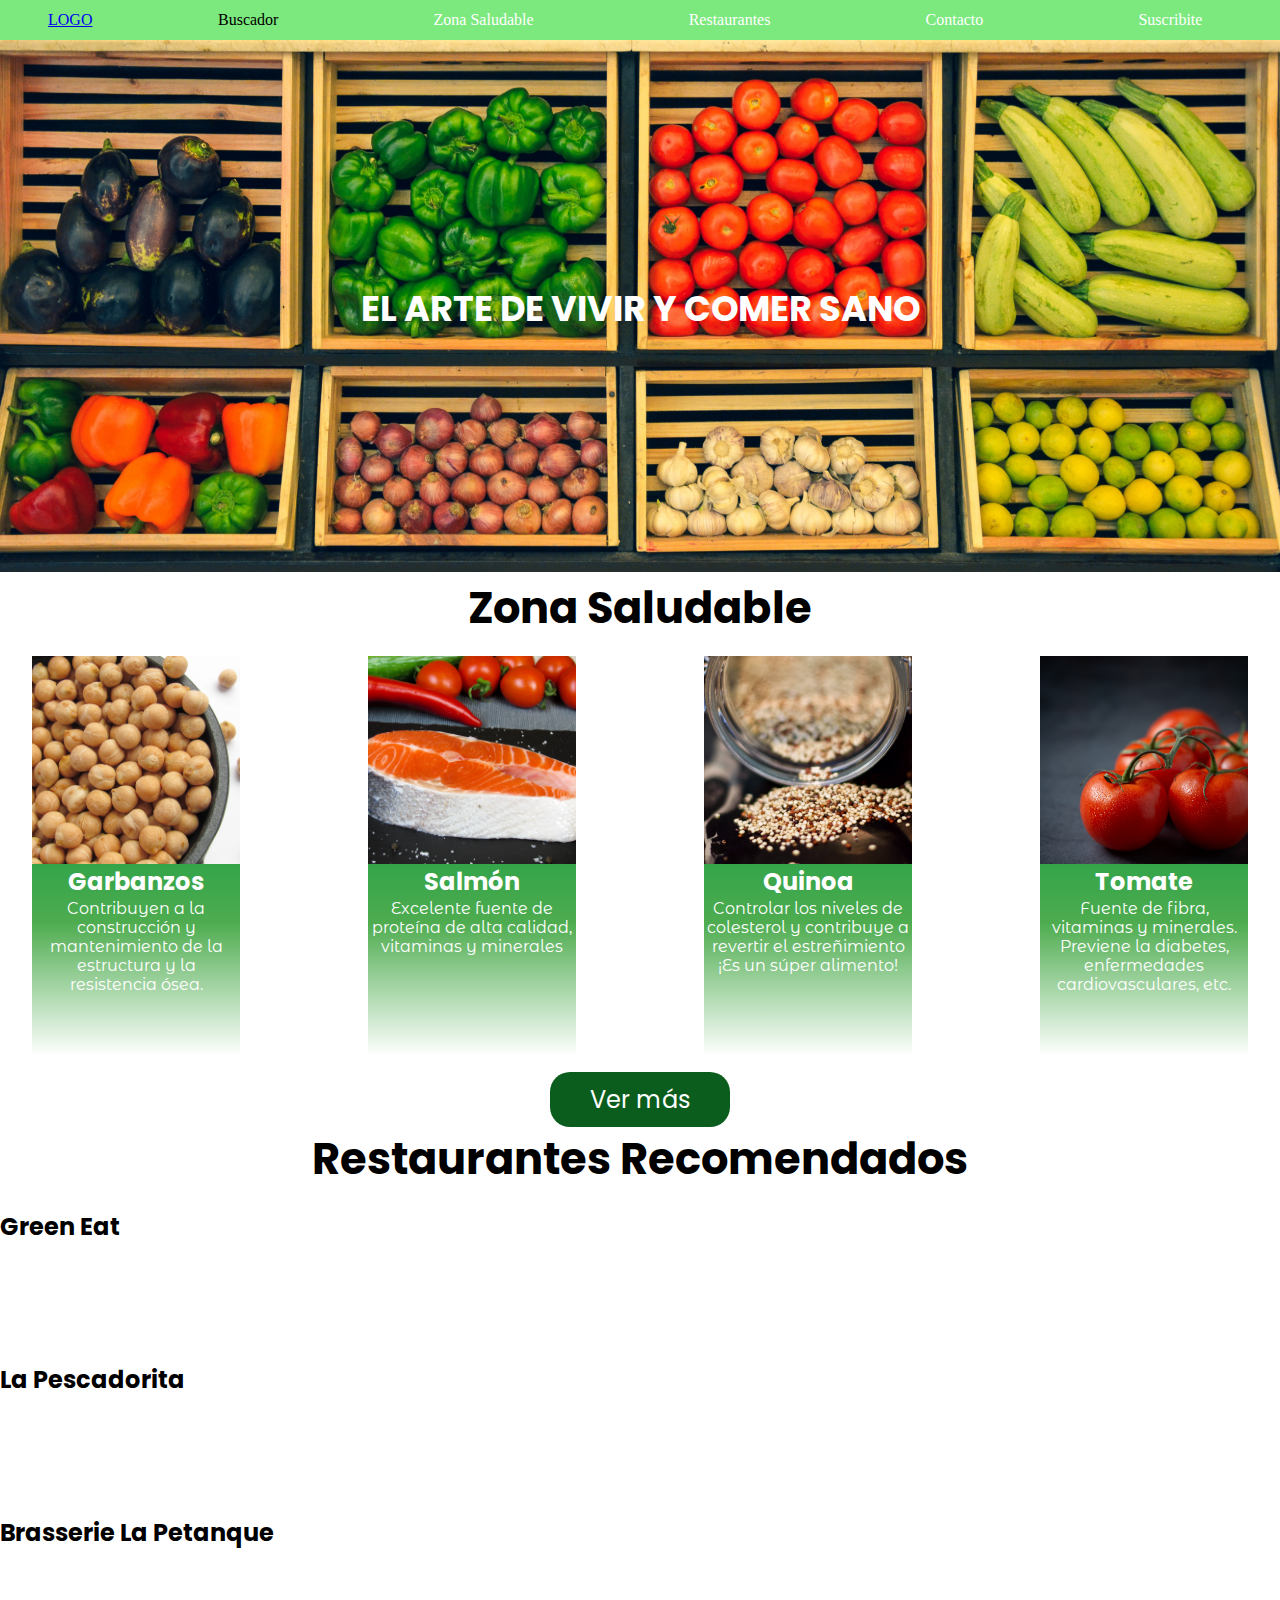
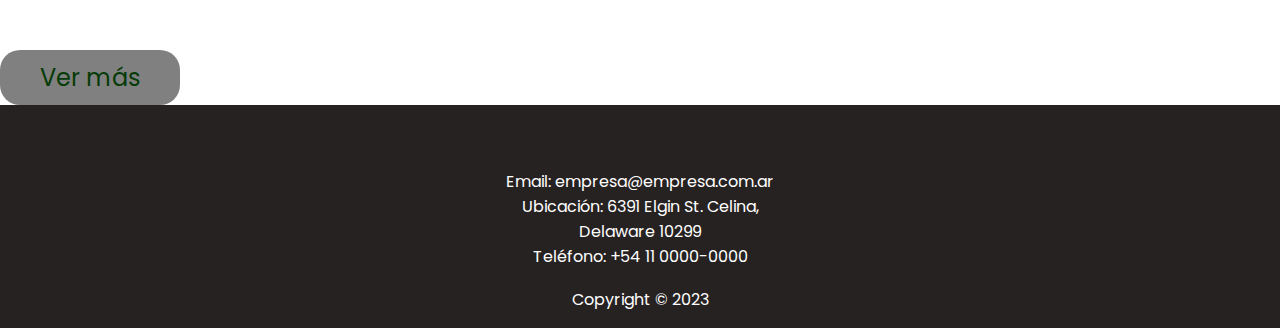
==== commit 69c5bb62: "NAV FOOTER y HOME" ====
--- a/Proyecto CAC/index.html
+++ b/Proyecto CAC/index.html
@@ -17,68 +17,64 @@
   </head>
   <body>
     <header>
-      <div class="container">
-        <div class="logo">
-          <img src="" alt="" />
-        </div>
-
-        <div class="buscador"></div>
-
+      <span class="logo"><img src="" alt="" /><a href="index.html">LOGO</a></span> 
         <nav>
-          <a href="" class="nav-link">Zona Saludable</a>
-          <a href="" class="nav-link">Restaurantes</a>
-          <a href="" class="nav-link">Contacto</a>
+          
+          <div class="buscador">Buscador</div>
+  
+          <a href="zona-saludable.html" class="nav-link">Zona Saludable</a>
+          <a href="restaurantes.html" class="nav-link">Restaurantes</a>
+          <a href="contacto.html" class="nav-link">Contacto</a>
           <a href="subscribite.html" class="nav-link">Suscribite</a>
         </nav>
-      </div>
+      
     </header>
 
     <main>
-      <section id="banner">
-        <img src="img/comidas/verduras-fondo.jpg" alt="" />
-        <h1>
-          EL ARTE DE VIVIR <br />
-          Y COMER SANO
-        </h1>
-      </section>
+      <div class="banner">
+        <img class="banner-img" src="img/comidas/verduras-fondo.jpg" alt=""/>
+        <h1>EL ARTE DE VIVIR Y COMER SANO</h1>
+      </div>
 
       <section id="zona-saludable">
         <div class="container">
           <h2>Zona Saludable</h2>
-          <div class="alimentos">
-            <img src="" alt="" />
-            <h3>Garbanzos</h3>
-            <p>
-              Contribuyen a la construcción y mantenimiento de la estructura y
-              la resistencia ósea.
-            </p>
-          </div>
-          <div class="alimentos">
-            <img src="" alt="" />
-            <h3>Salmón</h3>
-            <p>
-              Excelente fuente de proteína de alta calidad, vitaminas y
-              minerales
-            </p>
-          </div>
-          <div class="alimentos">
-            <img src="" alt="" />
-            <h3>Quinoa</h3>
-            <p>
-              Controlar los niveles de colesterol y contribuye a revertir el
-              estreñimiento ¡Es un súper alimento!
-            </p>
-          </div>
-          <div class="alimentos">
-            <img src="" alt="" />
-            <h3>Tomate</h3>
-            <p>
-              Fuente de fibra, vitaminas y minerales. Previene la diabetes,
-              enfermedades cardiovasculares, etc.
-            </p>
+          <div class="container_alimentos">
+            <div class="alimentos">
+              <div class="alimentos_img"><img src="img/comidas/garbanzos.jpg" alt="" /></div>
+              <h3>Garbanzos</h3>
+              <p>
+                Contribuyen a la construcción y mantenimiento de la estructura y
+                la resistencia ósea.
+              </p>
+            </div>
+            <div class="alimentos">
+              <div class="alimentos_img"><img src="img/comidas/salmon.jpg" alt=""></div>
+              <h3>Salmón</h3>
+              <p>
+                Excelente fuente de proteína de alta calidad, vitaminas y
+                minerales
+              </p>
+            </div>
+            <div class="alimentos">
+              <div class="alimentos_img"><img src="img/comidas/quinoa.jpg" alt=""></div>
+              <h3>Quinoa</h3>
+              <p>
+                Controlar los niveles de colesterol y contribuye a revertir el
+                estreñimiento ¡Es un súper alimento!
+              </p>
+            </div>
+            <div class="alimentos">
+              <div class="alimentos_img"><source><img src="img/comidas/tomate.jpg" alt=""></div>
+              <h3>Tomate</h3>
+              <p>
+                Fuente de fibra, vitaminas y minerales. Previene la diabetes,
+                enfermedades cardiovasculares, etc.
+              </p>
+            </div>
           </div>
           <form action="">
-            <button class="boton-verde">Ver más</button>
+            <a href="zona-saludable.html"><button class="boton-verde">Ver más</button></a>
           </form>
         </div>
       </section>
@@ -140,14 +136,11 @@
 
     <footer>
       <div class="container">
-        <div class="linea"></div>
         <div class="iconos">
-          <i class="fa-brands fa-linkedin fa-2xl" style="color: white"></i>
-          <i class="fa-brands fa-instagram fa-2xl" style="color: white"></i>
-          <i class="fa-brands fa-whatsapp fa-2xl" style="color: white"></i>
-          <i class="fa-brands fa-facebook fa-2xl" style="color: white"></i>
-        </div>
-        <div class="linea"></div>
+          <div class="icon"><a href="https://instagram.com"><i class="fa-brands fa-instagram fa-2xl" style="color: white"></i></a></div>
+          <div class="icon"><a href="https://whatsapp.com"><i class="fa-brands fa-whatsapp fa-2xl" style="color: white"></i></a></div>
+          <div class="icon"><a href="https://facebook.com"><i class="fa-brands fa-facebook fa-2xl" style="color: white"></i></a></div>
+        </div>        
         <div class="datos-empresa">
           <p>Email: empresa@empresa.com.ar</p>
           <p>
--- a/Proyecto CAC/css/estilo.css
+++ b/Proyecto CAC/css/estilo.css
@@ -1,21 +1,144 @@
 * {
   margin: 0;
   padding: 0;
+  box-sizing: border-box;
+}
+
+body {
+  background-color: white;
+}
+
+
+header {
+  background-color: #7ce97e;
+  height: 2.5em;
+  display: flex;
+  align-items: center;
+
+}
+
+header .logo {
+  margin: 0 3em;
+}
+
+nav {
+  display: flex;
+  width: 100%;
+  justify-content: space-around;
+
+}
+
+nav a {
+  color: white;
+  text-decoration: none;
 }
 
 .form-container {
     display: flex;
-    background: grey;
     justify-content: center;
-    padding: 1em;
+    margin: 1em 0;
+
+}
+
+.banner {
+  position: relative;
+}
+
+.banner img {
+  max-width: 100%;
+  height: auto;
+ 
+}
+
+.banner h1 {
+  position: absolute;
+  font-family: 'Poppins';
+  font-size: 2.2em;
+  color: white;
+  top: 50%;
+  left: 50%;
+  transform: translate(-50%, -50%); 
+}
+
+.container {
+  width: 100%;
+  position: relative;
+}
+
+.container h2 {
+  text-align: center;
+}
+
+.container_alimentos {
+  display: flex;
+  flex-wrap: wrap;
+  justify-content: space-between;
+  padding: 1em;
+  max-width: 100%;
+}
+
+.alimentos {
+  background: linear-gradient(to top, transparent, #4eac4f, #139a43, #042e05);
+  width: 13em;
+  height: 25em;
+  margin: 0 1em;
+}
+
+.alimentos_img {
+  width: 13em;
+  height: 13em;
+}
+
+.alimentos_img img {
+  object-fit: cover;
+  width: 100%;
+  height: 100%;
+}
+
+.alimentos_img:hover img {
+  -webkit-transform: scale(1.3);
+  transform: scale(1.3);
+  transition-duration: .5s;
+}
+
+.alimentos_img {
+  overflow: hidden;
+}
+
+.alimentos h3, p {
+  text-align: center;
+  color: white;
+}
+
+
+.input_form {
+    width: 100%;
+    height: 2em;
+    margin: .7em;
+    background: transparent;
+    border: none;
+    border-bottom: 1px solid #139a43
+}
+
+.input_form:focus {
+    outline: none;
+    border-bottom: 1px solid red;
+}
+
+.form > label {
+    text-align: left;
+}
+
+.button_enviar {
+    width: 10em;
+    height: 3em;
 }
 
 .form {
-    padding: 10px;
-    border: 2px solid red ;
+    padding: 4em;
     border-radius: 25px;
     width: 500px;
-    background: gold;
+    background-color: white;
     text-align: center;
 }
 
@@ -23,11 +146,13 @@
   font-family: 'Times New Roman', Times, serif;
   font-size: 3.5em;
 }
+
 h2 {
   font-family: 'Poppins', sans-serif;
   font-size: 2.7em;
 }
-h3{
+
+h3 {
     font-family: 'Poppins', sans-serif;
     font-size: 1.5em;
 }
@@ -41,16 +166,19 @@
 }
 
 .boton-verde {
+  position: relative;
   font-family: 'Poppins', sans-serif;
   font-size: 1.5em;
-
   color: white;
   background-color: #0b5d1e;
   padding: 10px 40px;
   border-radius: 20px;
-
   border: none;
-}
+  text-align: center;
+  left: 50%;
+  transform: translate(-50%);
+}
+
 .boton-verde:hover {
   background-color: #042e05;
 }
@@ -69,12 +197,33 @@
 .boton-blanco:hover {
   background-color: rgb(226, 221, 221);
 }
-header {
-  background-color: #139a43;
-}
 
 footer {
   background-color: rgb(39, 34, 34);
+}
+
+footer .container {
+  display: flex;
+  flex-direction: column;
+  padding: 1em;
+}
+
+footer .iconos {
+  display: flex;
+  justify-content: center;
+  align-items: center;
+  width: 100%;
+  height: 3em;
+}
+
+.icon {
+  margin: 0 .5em;
+}
+
+.datos-empresa {
+  text-align: center;
+  color: white;
+  margin: auto;
 }
 
 @media screen and (max-width: 480px) {
@@ -110,12 +259,14 @@
     padding-top: 25px;
     padding-bottom: 25px;
   }
+
   header nav {
     display: flex;
     flex-direction: column;
     text-align: center;
     padding-bottom: 15px;
   }
+
   header a {
     font-family: 'Poppins', sans-serif;
     padding: 5px 12px;
@@ -135,12 +286,14 @@
     align-items: center;
     padding-top: 40px;
   }
+
   footer .iconos {
     margin-bottom: 40px;
     display: flex;
     justify-content: space-between;
     flex-direction: row;
   }
+
   footer p {
     text-align: center;
     padding-bottom: 20px;
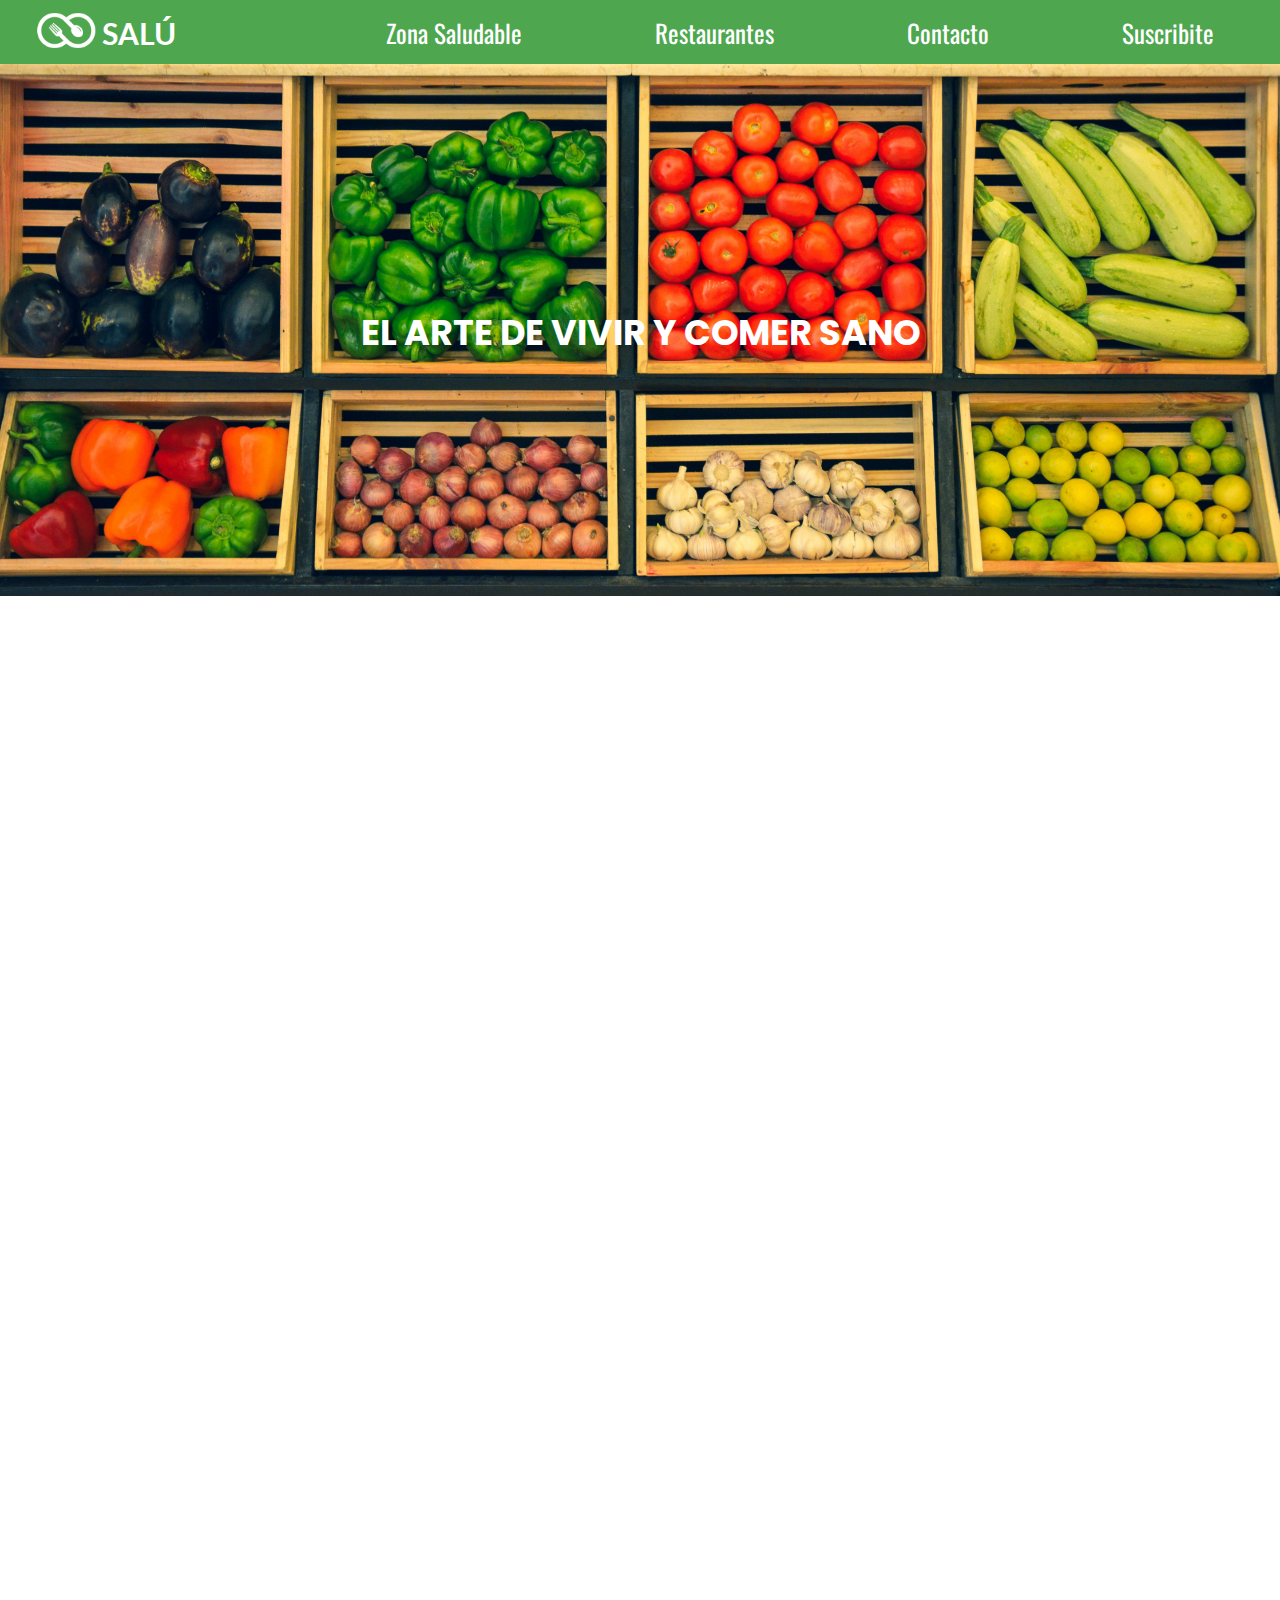
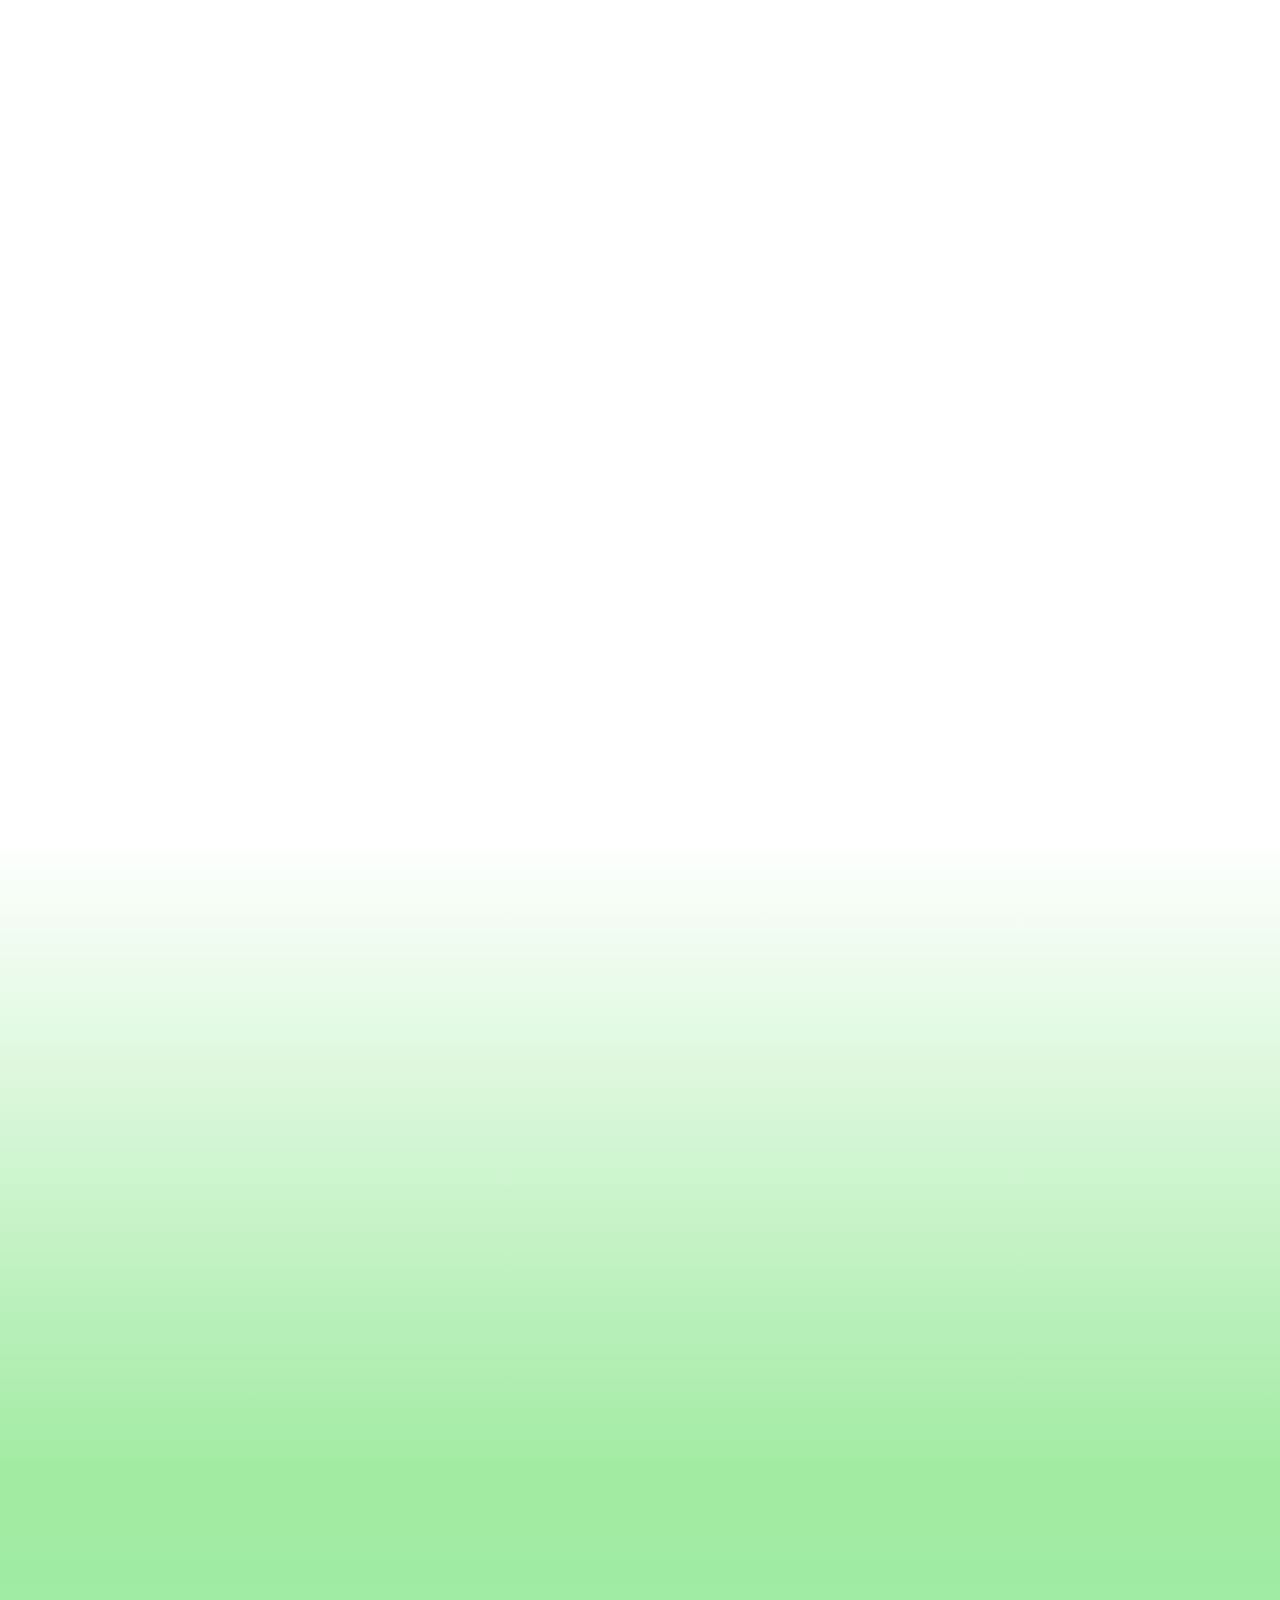
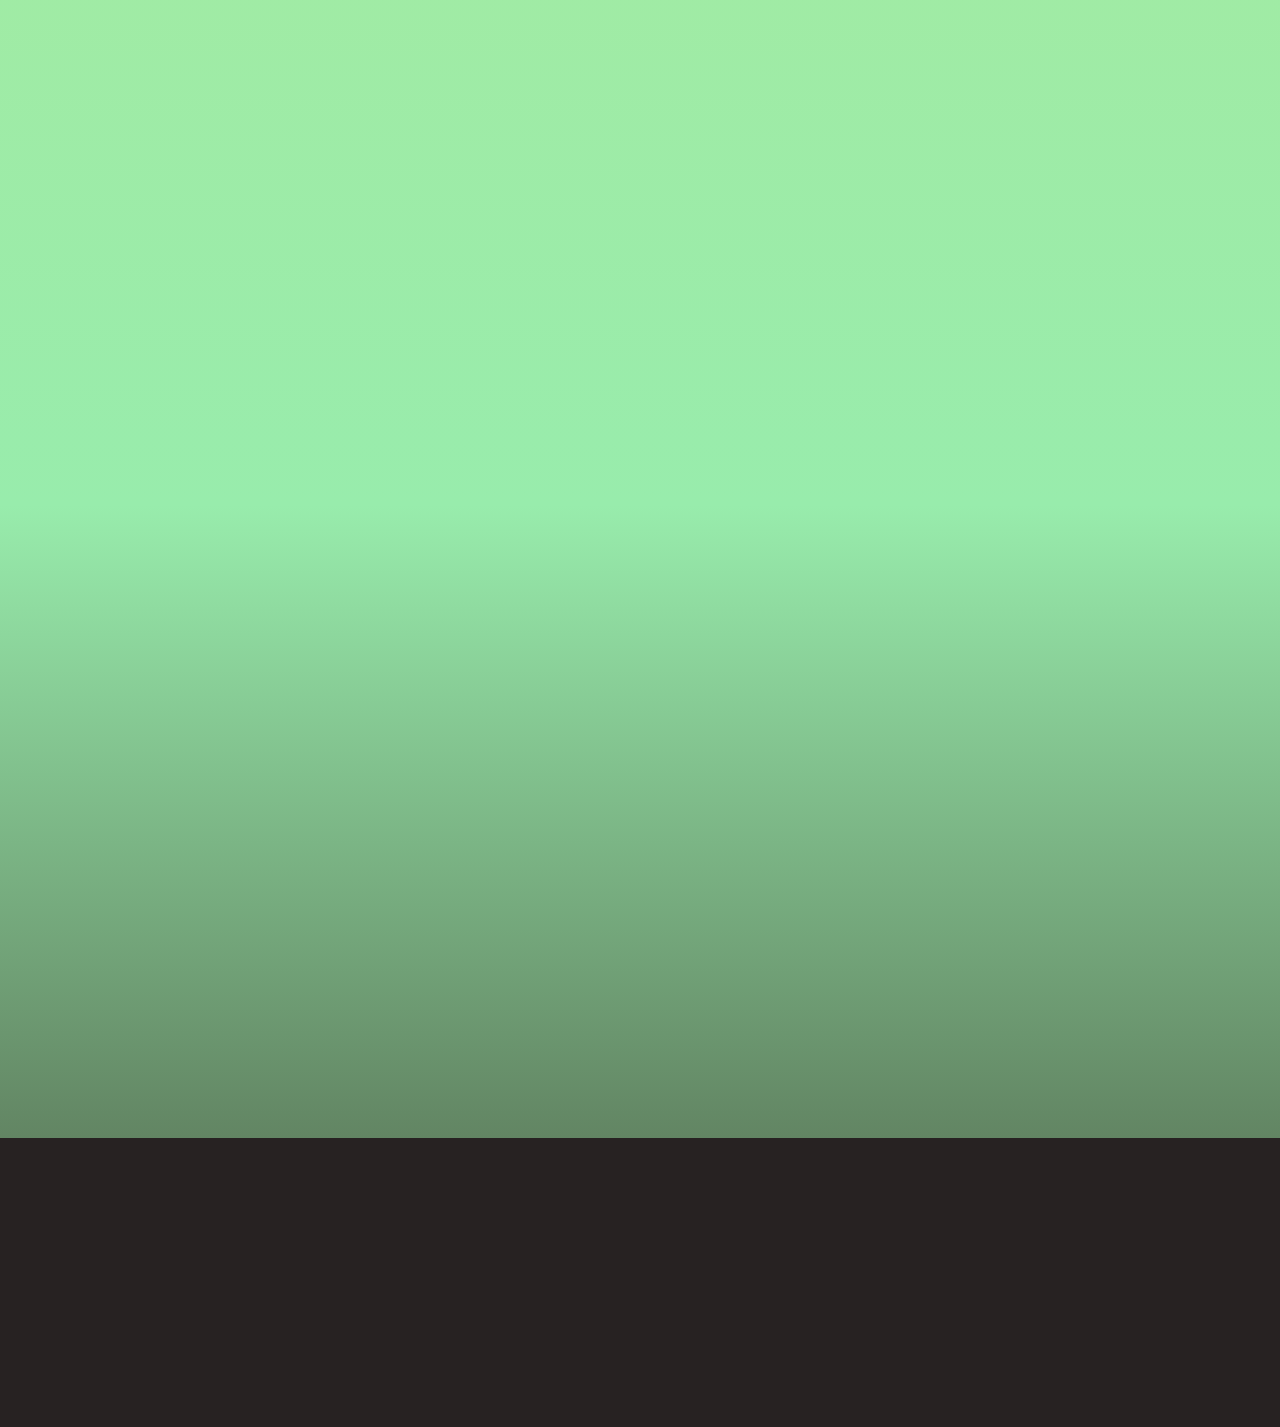
==== commit 6c9ef18d: "actualizacion" ====
--- a/Proyecto CAC/index.html
+++ b/Proyecto CAC/index.html
@@ -4,7 +4,7 @@
     <meta charset="UTF-8" />
     <meta http-equiv="X-UA-Compatible" content="IE=edge" />
     <meta name="viewport" content="width=device-width, initial-scale=1.0" />
-    <title>Document</title>
+    <title>SALÚ | HOME</title>
 
     <link rel="stylesheet" href="css/estilo.css" />
     <link rel="preconnect" href="https://fonts.googleapis.com" />
@@ -17,16 +17,15 @@
   </head>
   <body>
     <header>
-      <span class="logo"><img src="" alt="" /><a href="index.html">LOGO</a></span> 
-        <nav>
-          
-          <div class="buscador">Buscador</div>
-  
-          <a href="zona-saludable.html" class="nav-link">Zona Saludable</a>
-          <a href="restaurantes.html" class="nav-link">Restaurantes</a>
-          <a href="contacto.html" class="nav-link">Contacto</a>
-          <a href="subscribite.html" class="nav-link">Suscribite</a>
-        </nav>
+      <div class="logo">
+        <a href="index.html"><img class="logo-nav" src="img/logo/LogoWhite.png" alt=""><h3>SALÚ</h3></a>
+      </div>
+      <nav>
+        <a href="zona-saludable.html" class="nav-link">Zona Saludable</a>
+        <a href="restaurantes.html" class="nav-link">Restaurantes</a>
+        <a href="contacto.html" class="nav-link">Contacto</a>
+        <a href="subscribite.html" class="nav-link">Suscribite</a>
+      </nav>
       
     </header>
 
@@ -74,7 +73,7 @@
             </div>
           </div>
           <form action="">
-            <a href="zona-saludable.html"><button class="boton-verde">Ver más</button></a>
+            <button onclick="window.location.href='/zona-saludable.html'" class="boton-verde">Ver más</button>
           </form>
         </div>
       </section>
@@ -82,49 +81,54 @@
       <section id="restaurantes-recomendados">
         <div class="container">
           <h2>Restaurantes Recomendados</h2>
-          <div class="restaurantes">
-            <img src="" alt="" />
-            <h3>Green Eat</h3>
-            <!-- estrellas -->
-            <p>Puntaje: 4.0</p>
-            <div class="caracteristicas">
-              <p>
-                Comida rápida, saludable
-                <br />
-                Opciones veganas, vegetarianas y sin gluten
-                <br />
-                Desayuno, Comidas, Cenas, Brunch
-              </p>
+          <div class="container_restaurantes">
+            <div class="restaurantes">
+              <div class="restaurantes_img"><img src="img/restaurantes/GreenEat-Restaurant.png" alt=""></div>
+              <img src="" alt="" />
+              <h3>Green Eat</h3>
+              <!-- estrellas -->
+              <p>Puntaje: 4.0</p>
+              <div class="caracteristicas">
+                <p>
+                  Comida rápida, saludable
+                  <br />
+                  Opciones veganas, vegetarianas y sin gluten
+                  <br />
+                  Desayuno, Comidas, Cenas, Brunch
+                </p>
+              </div>
             </div>
-          </div>
-          <div class="restaurantes">
-            <img src="" alt="" />
-            <h3>La Pescadorita</h3>
-            <!-- estrellas -->
-            <p>Puntaje: 4.5</p>
-            <div class="caracteristicas">
-              <p>
-                Marisco, Mediterránea, Saludable, Argentina
-                <br />
-                Opciones vegetarianas y sin gluten
-                <br />
-                Comidas, Cenas
-              </p>
+            <div class="restaurantes">
+              <div class="restaurantes_img"><img src="img/restaurantes/LaPescadorita-Restaurante.png" alt=""></div>
+              <img src="" alt="" />
+              <h3>La Pescadorita</h3>
+              <!-- estrellas -->
+              <p>Puntaje: 4.5</p>
+              <div class="caracteristicas">
+                <p>
+                  Marisco, Mediterránea, Saludable, Argentina
+                  <br />
+                  Opciones vegetarianas y sin gluten
+                  <br />
+                  Comidas, Cenas
+                </p>
+              </div>
             </div>
-          </div>
-          <div class="restaurantes">
-            <img src="" alt="" />
-            <h3>Brasserie La Petanque</h3>
-            <!-- estrellas -->
-            <p>Puntaje: 4.5</p>
-            <div class="caracteristicas">
-              <p>
-                Comida Francesa, Europea, Saludable, Asador
-                <br />
-                Opciones vegetarianas y sin gluten
-                <br />
-                Comidas
-              </p>
+            <div class="restaurantes">
+              <div class="restaurantes_img"><img src="img/restaurantes/BrasserieLaPetanque-Restaurante.png" alt=""></div>
+              <img src="" alt="" />
+              <h3>Brasserie La Petanque</h3>
+              <!-- estrellas -->
+              <p>Puntaje: 4.5</p>
+              <div class="caracteristicas">
+                <p>
+                  Comida Francesa, Europea, Saludable, Asador
+                  <br />
+                  Opciones vegetarianas y sin gluten
+                  <br />
+                  Comidas
+                </p>
+              </div>
             </div>
           </div>
           <form action="">
@@ -150,7 +154,7 @@
           <p>Teléfono: +54 11 0000-0000</p>
         </div>
         <div class="logo-copyright">
-          <img src="" alt="" />
+          <img class="logo_footer" src="img/logo/Logo.png" alt="" />
           <p>Copyright &copy; 2023</p>
         </div>
       </div>
--- a/Proyecto CAC/css/estilo.css
+++ b/Proyecto CAC/css/estilo.css
@@ -1,3 +1,5 @@
+@import url('https://fonts.googleapis.com/css2?family=Lato:wght@100&family=Oswald:wght@300&display=swap');
+
 * {
   margin: 0;
   padding: 0;
@@ -10,27 +12,59 @@
 
 
 header {
-  background-color: #7ce97e;
-  height: 2.5em;
+  background-color: #4ea74f;
+  height: 4em;
   display: flex;
   align-items: center;
 
 }
 
-header .logo {
-  margin: 0 3em;
+#contacto .container img {
+  height: 200px;
+  width: 200px;
+}
+
+#contacto .container h2 {
+  display: inline;
+}
+
+
+.logo-nav {
+  margin-left: 2em;
+  width: 70px;
+  height: 50px;
+}
+
+.logo {
+  width: 25%;
+}
+
+header a {
+  text-decoration: none;
+}
+
+header h3 {
+  position: relative;
+  bottom: .3em;
+  font-family: 'Lato', sans-serif;
+  display: inline;
+  color: white;
+  font-size: 30px;
+  
 }
 
 nav {
   display: flex;
   width: 100%;
   justify-content: space-around;
-
+  margin-left: 5em;
 }
 
 nav a {
-  color: white;
-  text-decoration: none;
+  font-size: 25px;
+  color: white;
+  font-family: 'Oswald', sans-serif;
+
 }
 
 .form-container {
@@ -110,36 +144,135 @@
   color: white;
 }
 
-
-.input_form {
-    width: 100%;
-    height: 2em;
-    margin: .7em;
-    background: transparent;
-    border: none;
-    border-bottom: 1px solid #139a43
-}
-
-.input_form:focus {
-    outline: none;
-    border-bottom: 1px solid red;
-}
-
-.form > label {
-    text-align: left;
-}
-
-.button_enviar {
-    width: 10em;
-    height: 3em;
-}
-
-.form {
-    padding: 4em;
-    border-radius: 25px;
-    width: 500px;
-    background-color: white;
-    text-align: center;
+.form-container {
+  height: 500px;
+}
+
+.center {
+  display: flex;
+}
+
+.show.btn {
+  background: #fff;
+  padding: 10px 20px;
+  font-size: 20px;
+  font-weight: 500;
+  color: #3498db;
+  cursor: pointer;
+  box-shadow: 0px 0px 10px rgb(0, 0, 0, 0.1);
+  border-radius: 8px;
+  transition: all 0.1 ease;
+  position: absolute;
+  top: 50%;
+  left: 50%;
+  transform: translate(-50%, -50%);
+}
+
+.container {
+  transform-origin: center;
+}
+
+.show.btn:active {
+  scale: 0.9;
+}
+
+input[type="checkbox"] {
+  display: none;
+}
+
+.container {
+  scale: 0;
+  opacity: 0;
+  z-index: -1;
+  background: #fff;
+  width: 410px;
+  padding: 30px;
+  box-shadow: 0 0 8px rgba(0, 0, 0, 0.1);
+  transition: all 0.3s ease;
+}
+
+#show:checked ~ .container {
+  scale: 1;
+  opacity: 1;
+  z-index: 11;
+}
+
+.container .close-btn {
+  position: absolute;
+  right: 20px;
+  top: 15px;
+  font-size: 18px;
+  cursor: pointer;
+}
+
+.container .close-btn:hover {
+  color: #3498db;
+}
+
+.container form {
+  margin-top: -20px;
+  transition: all 0.3s ease;
+}
+
+.container form data {
+  height: 45px;
+  width: 100%;
+  margin: 40px 0;
+}
+
+form .data label {
+  font-size: 18px;
+}
+
+form .data input {
+  height: 100%;
+  width: 100%;
+  padding-left: 10px;
+  font-size: 17px;
+  border: 1px solid silver;
+}
+
+form .data input:focus {
+  border-color: #3498db;
+  border-bottom-width: 2px;
+}
+
+form .btn {
+  margin: 30px 0;
+  height: 45px;
+  width: 100%;
+  position: relative;
+  overflow: hidden;
+}
+
+form .btn .inner {
+  height: 100%;
+  width: 300%;
+  position: absolute;
+  left: -100%;
+  z-index: -1;
+  transition: all 0.4s;
+}
+
+form .btn:hover .inner {
+  left: 0;
+
+}
+
+form .btn button {
+  height: 100%;
+  width: 100%;
+  background: none;
+  border: none;
+  color: #fff;
+  background: #11131e;
+  font-size: 18px;
+  font-weight: 500;
+  text-transform: uppercase;
+  letter-spacing: 1px;
+  cursor: pointer;
+  border-radius: 8px;
+  overflow: hidden;
 }
 
 h1 {
@@ -177,25 +310,65 @@
   text-align: center;
   left: 50%;
   transform: translate(-50%);
+  margin: 1em;
 }
 
 .boton-verde:hover {
   background-color: #042e05;
 }
 
+#restaurantes-recomendados {
+  background: linear-gradient(to bottom, transparent,#a2eba3, #98ecac,#628563);
+} 
+
+.container_restaurantes {
+  display: flex;
+  flex-wrap: wrap;
+  justify-content: center;
+  padding: 1em;
+}
+
+.restaurantes {
+  background: #e2e2e2;
+  width: 20em;
+  height: 500px;
+  margin: 1em 2em;
+}
+
+.restaurantes h3, p {
+  color: black;
+  text-align: center;
+}
+
+.restaurantes_img {
+  width: 20em;
+  height: 13em;
+}
+
+.restaurantes_img img {
+  object-fit: cover;
+  width: 100%;
+  height: 100%;
+}
+
+
 .boton-blanco {
+  position: relative;
   font-family: 'Poppins', sans-serif;
   font-size: 1.5em;
-
   color: #053b06;
-  background-color: gray;
+  background-color: #e2e2e2;
   padding: 10px 40px;
   border-radius: 20px;
-
   border: none;
-}
+  text-align: center;
+  left: 50%;
+  transform: translate(-50%);
+  margin: 1em;
+}
+
 .boton-blanco:hover {
-  background-color: rgb(226, 221, 221);
+  background-color: rgb(141, 141, 141);
 }
 
 footer {
@@ -218,6 +391,18 @@
 
 .icon {
   margin: 0 .5em;
+}
+
+.logo-copyrigth {
+  position: relative;
+}
+
+.logo_footer {
+  position: relative;
+  left: 50%;
+  transform: translate(-50%);
+  width: 7.5em;
+  height: 5em;  
 }
 
 .datos-empresa {
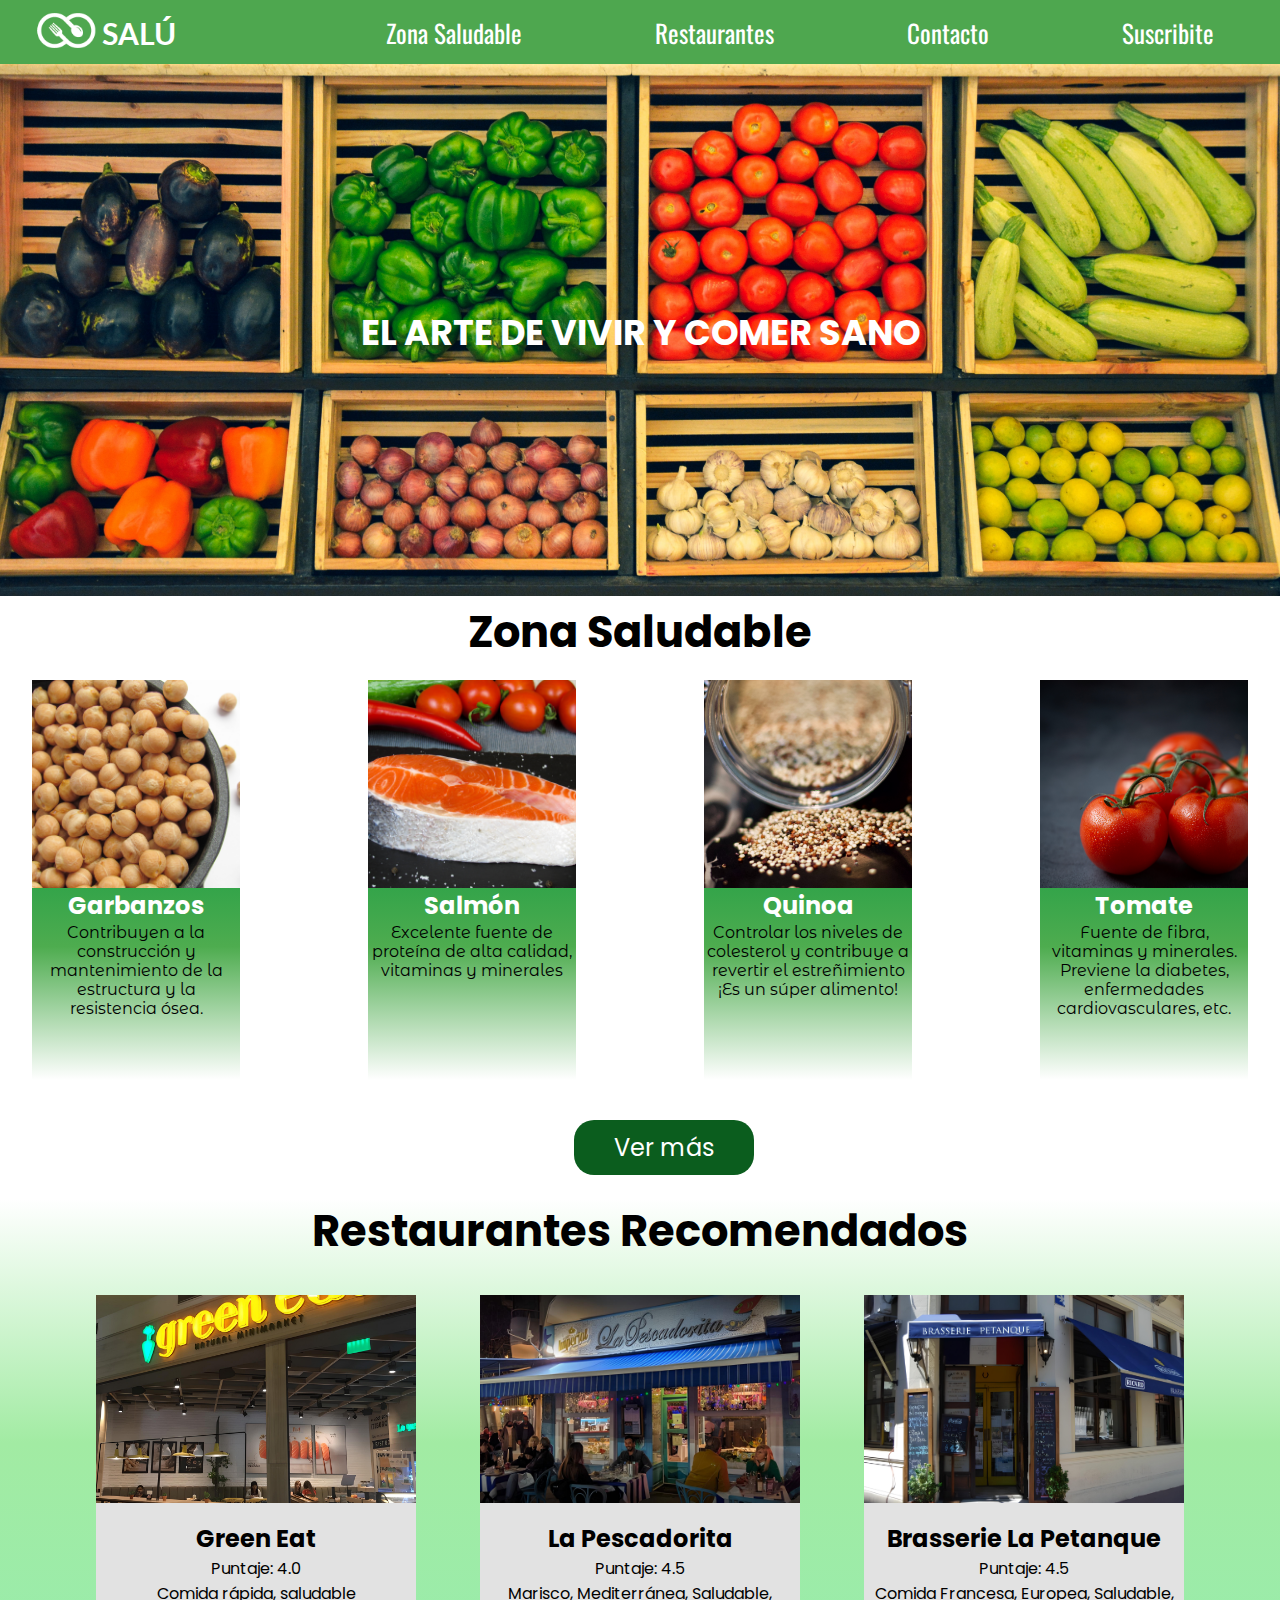
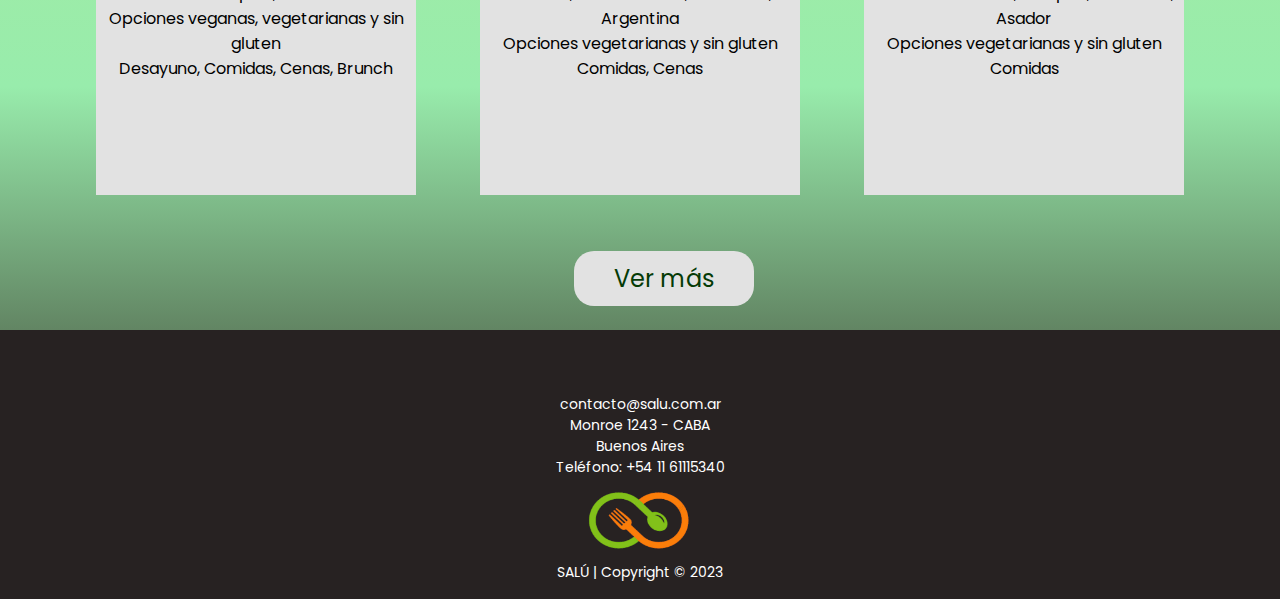
==== commit 9ed405b6: "update" ====
--- a/Proyecto CAC/index.html
+++ b/Proyecto CAC/index.html
@@ -36,7 +36,7 @@
       </div>
 
       <section id="zona-saludable">
-        <div class="container">
+        <div class="index-container">
           <h2>Zona Saludable</h2>
           <div class="container_alimentos">
             <div class="alimentos">
@@ -79,7 +79,7 @@
       </section>
 
       <section id="restaurantes-recomendados">
-        <div class="container">
+        <div class="index-container">
           <h2>Restaurantes Recomendados</h2>
           <div class="container_restaurantes">
             <div class="restaurantes">
@@ -146,16 +146,16 @@
           <div class="icon"><a href="https://facebook.com"><i class="fa-brands fa-facebook fa-2xl" style="color: white"></i></a></div>
         </div>        
         <div class="datos-empresa">
-          <p>Email: empresa@empresa.com.ar</p>
+          <p>contacto@salu.com.ar</p>
           <p>
-            Ubicación: 6391 Elgin St. Celina,<br />
-            Delaware 10299
+            Monroe 1243 - CABA<br />
+            Buenos Aires
           </p>
-          <p>Teléfono: +54 11 0000-0000</p>
+          <p>Teléfono: +54 11 61115340</p>
         </div>
         <div class="logo-copyright">
           <img class="logo_footer" src="img/logo/Logo.png" alt="" />
-          <p>Copyright &copy; 2023</p>
+          <p>SALÚ | Copyright &copy; 2023</p>
         </div>
       </div>
     </footer>
--- a/Proyecto CAC/css/estilo.css
+++ b/Proyecto CAC/css/estilo.css
@@ -94,12 +94,12 @@
   transform: translate(-50%, -50%); 
 }
 
-.container {
-  width: 100%;
-  position: relative;
-}
-
-.container h2 {
+.index-container {
+  width: 100%;
+  position: relative;
+}
+
+.index-container h2 {
   text-align: center;
 }
 
@@ -144,20 +144,39 @@
   color: white;
 }
 
+.form-presentacion {
+  background: #ececec;
+  box-shadow: 10px 0px 5px #b1b1b1;
+}
+
+.form-presentacion p {
+  color: #575757;
+  font-style: italic;
+}
+
 .form-container {
-  height: 500px;
+  height: 50em;
+  padding: 1em 0;
+}
+
+#formulario h1 {
+  font-family: 'Lato';
+  text-align: center;
 }
 
 .center {
   display: flex;
 }
 
-.show.btn {
-  background: #fff;
+.show-btn {
+  text-align: center;
+  width: 15em;
+  font-family: Lato;
+  background: #0DAB76;
   padding: 10px 20px;
-  font-size: 20px;
+  font-size: 50px;
   font-weight: 500;
-  color: #3498db;
+  color: #ffffff;
   cursor: pointer;
   box-shadow: 0px 0px 10px rgb(0, 0, 0, 0.1);
   border-radius: 8px;
@@ -168,11 +187,15 @@
   transform: translate(-50%, -50%);
 }
 
-.container {
+.show-btn:hover {
+  background: #0fc78a;
+}
+
+.contenedor {
   transform-origin: center;
 }
 
-.show.btn:active {
+.show-btn:active {
   scale: 0.9;
 }
 
@@ -180,24 +203,37 @@
   display: none;
 }
 
-.container {
+.contenedor {
   scale: 0;
   opacity: 0;
   z-index: -1;
-  background: #fff;
-  width: 410px;
+  background: #ffffff;
+  width: 35em;
   padding: 30px;
   box-shadow: 0 0 8px rgba(0, 0, 0, 0.1);
   transition: all 0.3s ease;
 }
 
-#show:checked ~ .container {
+#show:checked ~ .contenedor {
   scale: 1;
   opacity: 1;
   z-index: 11;
 }
 
-.container .close-btn {
+#show:checked ~ .show-btn {
+  opacity: 0;
+}
+
+.form-titulo {
+  font-size: 35px;
+  font-weight: 800;
+  text-align: center;
+  font-family: 'Lato';
+  color: #0DAB76;
+
+}
+
+.contenedor .close-btn {
   position: absolute;
   right: 20px;
   top: 15px;
@@ -205,23 +241,26 @@
   cursor: pointer;
 }
 
-.container .close-btn:hover {
-  color: #3498db;
-}
-
-.container form {
+.contenedor .close-btn:hover {
+  color: #0DAB76;
+}
+
+.contenedor form {
   margin-top: -20px;
   transition: all 0.3s ease;
 }
 
-.container form data {
+.contenedor form .data {
   height: 45px;
   width: 100%;
   margin: 40px 0;
 }
 
 form .data label {
-  font-size: 18px;
+  font-size: 20px;
+  color: #0DAB76;
+  font-family: 'Oswald';
+  letter-spacing: 2px;
 }
 
 form .data input {
@@ -233,46 +272,51 @@
 }
 
 form .data input:focus {
-  border-color: #3498db;
+  border-color: #db3434;
   border-bottom-width: 2px;
 }
 
-form .btn {
+form textarea {
+  font-size: 18px;
+  font-family: 'Arial';
+  resize: none;
+  width: 100%;
+}
+
+#formulario form button {
   margin: 30px 0;
   height: 45px;
-  width: 100%;
-  position: relative;
-  overflow: hidden;
-}
-
-form .btn .inner {
-  height: 100%;
-  width: 300%;
-  position: absolute;
-  left: -100%;
-  z-index: -1;
-  transition: all 0.4s;
-}
-
-form .btn:hover .inner {
-  left: 0;
-
-}
-
-form .btn button {
-  height: 100%;
   width: 100%;
   background: none;
   border: none;
   color: #fff;
-  background: #11131e;
+  background: #0DAB76;
   font-size: 18px;
   font-weight: 500;
   text-transform: uppercase;
   letter-spacing: 1px;
   cursor: pointer;
-  border-radius: 8px;
+
   overflow: hidden;
+}
+
+form .btn:hover button {
+  background: #0b8d62;
+  cursor: pointer;
+}
+
+.contacto-container {
+  display: flex;
+  justify-content: center;
+  margin: 2em 0; 
+}
+
+.contacto {
+  border: 1px solid black;
+  border-radius: 10px;
+  width: 20em;
+  height: 15em;
+  margin: 0 1em;
 }
 
 h1 {
@@ -379,6 +423,11 @@
   display: flex;
   flex-direction: column;
   padding: 1em;
+}
+
+footer .container p {
+  color: #fff;
+  font-size: 14px;
 }
 
 footer .iconos {
